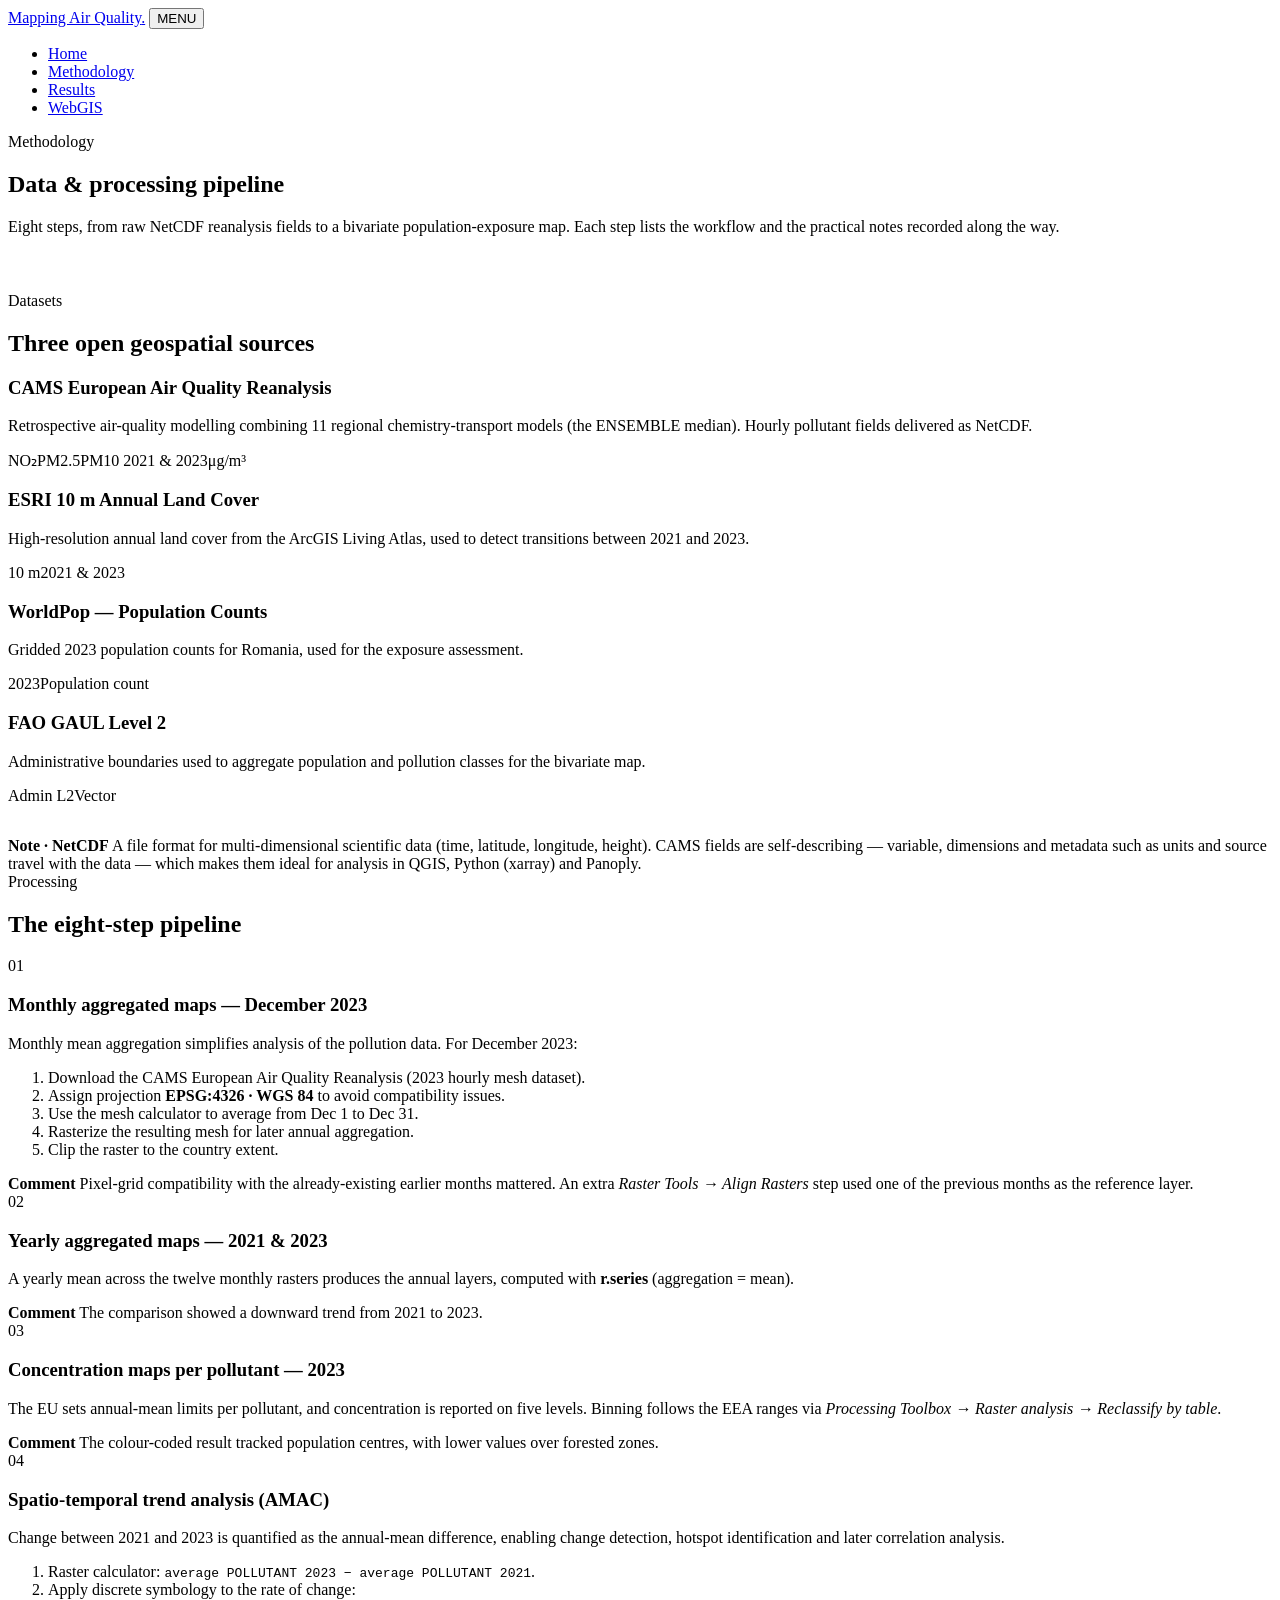
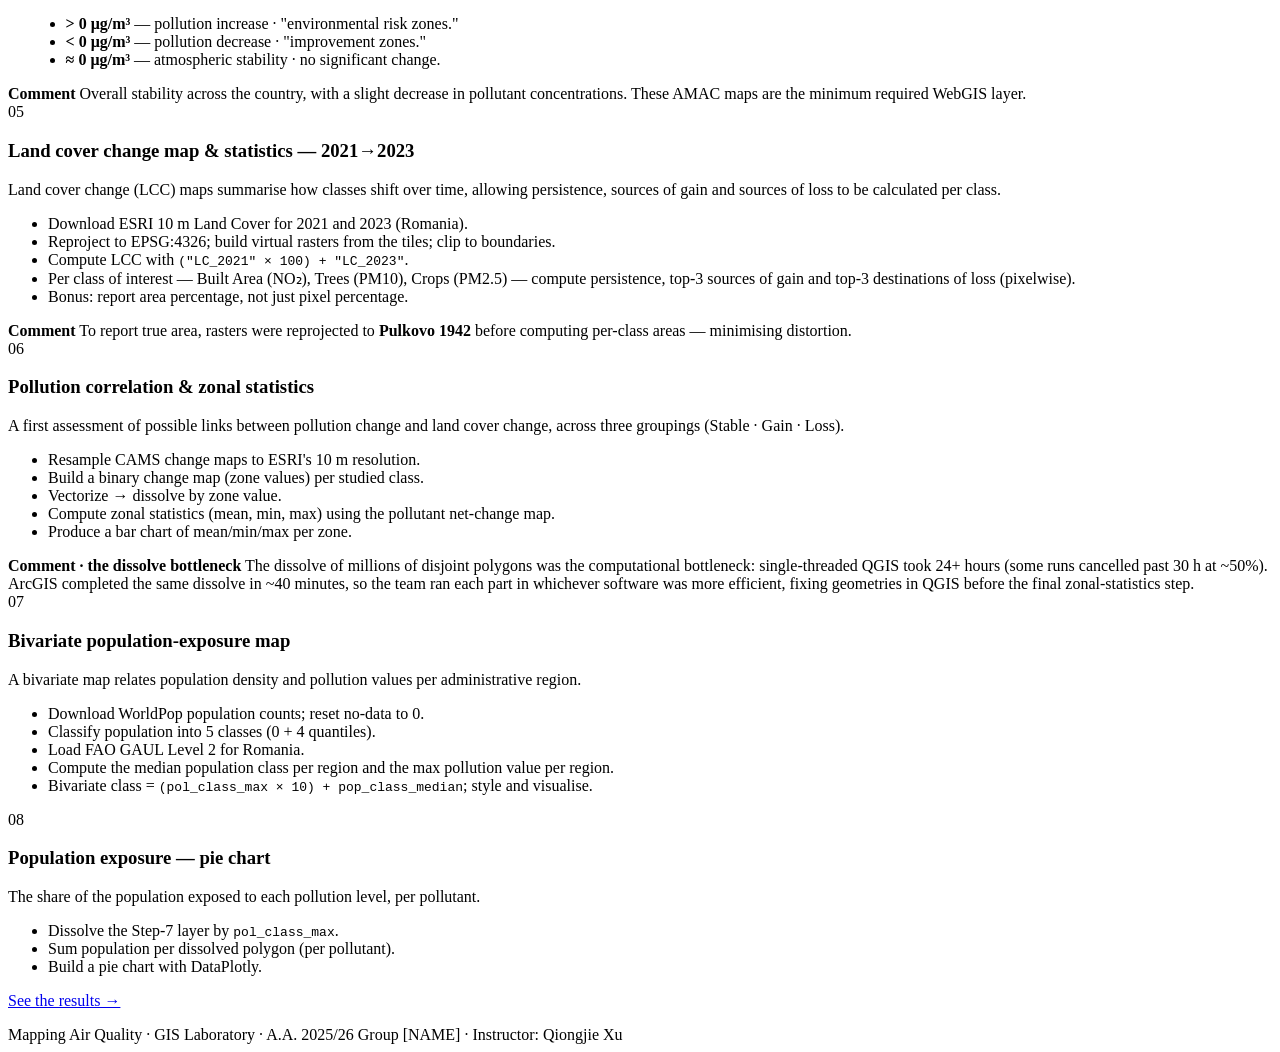
==== methodology.html @ c281d161 "adding template files" ====
<!DOCTYPE html>
<html lang="en">
<head>
  <meta charset="UTF-8" />
  <meta name="viewport" content="width=device-width, initial-scale=1.0" />
  <title>Methodology · Mapping Air Quality</title>
  <meta name="description" content="Datasets, tools and the eight-step processing pipeline used to map air quality and land cover in Romania." />

  <link rel="preconnect" href="https://fonts.googleapis.com" />
  <link rel="preconnect" href="https://fonts.gstatic.com" crossorigin />
  <link href="https://fonts.googleapis.com/css2?family=Space+Grotesk:wght@500;600;700&family=Inter:wght@400;500&family=IBM+Plex+Mono:wght@400;500&display=swap" rel="stylesheet" />
  <link rel="stylesheet" href="css/style.css" />
</head>
<body>

  <header class="site-header">
    <nav class="nav">
      <a class="brand" href="index.html">Mapping&nbsp;Air&nbsp;Quality<span>.</span></a>
      <button class="nav-toggle" aria-label="Toggle menu" aria-expanded="false">MENU</button>
      <ul class="nav-links">
        <li><a href="index.html">Home</a></li>
        <li><a href="methodology.html" class="active">Methodology</a></li>
        <li><a href="results.html">Results</a></li>
        <li><a href="webgis.html">WebGIS</a></li>
      </ul>
    </nav>
  </header>

  <!-- ===== INTRO ===== -->
  <section class="hero" style="padding-bottom:2.5rem;">
    <div class="container">
      <span class="eyebrow">Methodology</span>
      <h1>Data &amp; processing pipeline</h1>
      <p class="lede">Eight steps, from raw NetCDF reanalysis fields to a bivariate population-exposure
        map. Each step lists the workflow and the practical notes recorded along the way.</p>
    </div>
  </section>

  <!-- ===== DATASETS ===== -->
  <section class="section" id="datasets">
    <div class="container">
      <span class="eyebrow">Datasets</span>
      <h2>Three open geospatial sources</h2>
      <div class="grid-2">
        <div class="card">
          <h3>CAMS European Air Quality Reanalysis</h3>
          <p>Retrospective air-quality modelling combining 11 regional chemistry-transport models
            (the ENSEMBLE median). Hourly pollutant fields delivered as NetCDF.</p>
          <div class="pill-row">
            <span class="pill">NO₂</span><span class="pill">PM2.5</span><span class="pill">PM10</span>
            <span class="pill">2021 &amp; 2023</span><span class="pill">μg/m³</span>
          </div>
        </div>
        <div class="card">
          <h3>ESRI 10 m Annual Land Cover</h3>
          <p>High-resolution annual land cover from the ArcGIS Living Atlas, used to detect
            transitions between 2021 and 2023.</p>
          <div class="pill-row"><span class="pill">10 m</span><span class="pill">2021 &amp; 2023</span></div>
        </div>
        <div class="card">
          <h3>WorldPop — Population Counts</h3>
          <p>Gridded 2023 population counts for Romania, used for the exposure assessment.</p>
          <div class="pill-row"><span class="pill">2023</span><span class="pill">Population count</span></div>
        </div>
        <div class="card">
          <h3>FAO GAUL Level 2</h3>
          <p>Administrative boundaries used to aggregate population and pollution classes for the
            bivariate map.</p>
          <div class="pill-row"><span class="pill">Admin L2</span><span class="pill">Vector</span></div>
        </div>
      </div>

      <div class="note" style="margin-top:2rem;">
        <b>Note · NetCDF</b>
        A file format for multi-dimensional scientific data (time, latitude, longitude, height).
        CAMS fields are self-describing — variable, dimensions and metadata such as units and source
        travel with the data — which makes them ideal for analysis in QGIS, Python (xarray) and Panoply.
      </div>
    </div>
  </section>

  <!-- ===== STEPS ===== -->
  <section class="section" id="steps">
    <div class="container">
      <span class="eyebrow">Processing</span>
      <h2>The eight-step pipeline</h2>

      <!-- STEP 1 -->
      <div class="step" id="step-1">
        <div class="step-num">01</div>
        <div>
          <h3>Monthly aggregated maps — December 2023</h3>
          <p>Monthly mean aggregation simplifies analysis of the pollution data. For December 2023:</p>
          <ol>
            <li>Download the CAMS European Air Quality Reanalysis (2023 hourly mesh dataset).</li>
            <li>Assign projection <b>EPSG:4326 · WGS 84</b> to avoid compatibility issues.</li>
            <li>Use the mesh calculator to average from Dec 1 to Dec 31.</li>
            <li>Rasterize the resulting mesh for later annual aggregation.</li>
            <li>Clip the raster to the country extent.</li>
          </ol>
          <div class="note">
            <b>Comment</b>
            Pixel-grid compatibility with the already-existing earlier months mattered. An extra
            <i>Raster Tools → Align Rasters</i> step used one of the previous months as the reference layer.
          </div>
        </div>
      </div>

      <!-- STEP 2 -->
      <div class="step" id="step-2">
        <div class="step-num">02</div>
        <div>
          <h3>Yearly aggregated maps — 2021 &amp; 2023</h3>
          <p>A yearly mean across the twelve monthly rasters produces the annual layers, computed with
            <b>r.series</b> (aggregation = mean).</p>
          <div class="note"><b>Comment</b> The comparison showed a downward trend from 2021 to 2023.</div>
        </div>
      </div>

      <!-- STEP 3 -->
      <div class="step" id="step-3">
        <div class="step-num">03</div>
        <div>
          <h3>Concentration maps per pollutant — 2023</h3>
          <p>The EU sets annual-mean limits per pollutant, and concentration is reported on five levels.
            Binning follows the EEA ranges via
            <i>Processing Toolbox → Raster analysis → Reclassify by table</i>.</p>
          <div class="note"><b>Comment</b> The colour-coded result tracked population centres, with
            lower values over forested zones.</div>
        </div>
      </div>

      <!-- STEP 4 -->
      <div class="step" id="step-4">
        <div class="step-num">04</div>
        <div>
          <h3>Spatio-temporal trend analysis (AMAC)</h3>
          <p>Change between 2021 and 2023 is quantified as the annual-mean difference, enabling change
            detection, hotspot identification and later correlation analysis.</p>
          <ol>
            <li>Raster calculator: <code>average&nbsp;POLLUTANT&nbsp;2023 − average&nbsp;POLLUTANT&nbsp;2021</code>.</li>
            <li>Apply discrete symbology to the rate of change:</li>
          </ol>
          <ul class="legend-list" style="margin-left:1.1rem;">
            <li><span class="swatch" style="background:var(--increase)"></span> <b>&gt; 0 μg/m³</b> — pollution increase · "environmental risk zones."</li>
            <li><span class="swatch" style="background:var(--decrease)"></span> <b>&lt; 0 μg/m³</b> — pollution decrease · "improvement zones."</li>
            <li><span class="swatch" style="background:var(--neutral)"></span> <b>≈ 0 μg/m³</b> — atmospheric stability · no significant change.</li>
          </ul>
          <div class="note"><b>Comment</b> Overall stability across the country, with a slight decrease
            in pollutant concentrations. These AMAC maps are the minimum required WebGIS layer.</div>
        </div>
      </div>

      <!-- STEP 5 -->
      <div class="step" id="step-5">
        <div class="step-num">05</div>
        <div>
          <h3>Land cover change map &amp; statistics — 2021→2023</h3>
          <p>Land cover change (LCC) maps summarise how classes shift over time, allowing persistence,
            sources of gain and sources of loss to be calculated per class.</p>
          <ul>
            <li>Download ESRI 10 m Land Cover for 2021 and 2023 (Romania).</li>
            <li>Reproject to EPSG:4326; build virtual rasters from the tiles; clip to boundaries.</li>
            <li>Compute LCC with <code>("LC_2021" × 100) + "LC_2023"</code>.</li>
            <li>Per class of interest — Built Area (NO₂), Trees (PM10), Crops (PM2.5) — compute
              persistence, top-3 sources of gain and top-3 destinations of loss (pixelwise).</li>
            <li>Bonus: report area percentage, not just pixel percentage.</li>
          </ul>
          <div class="note"><b>Comment</b> To report true area, rasters were reprojected to
            <b>Pulkovo 1942</b> before computing per-class areas — minimising distortion.</div>
        </div>
      </div>

      <!-- STEP 6 -->
      <div class="step" id="step-6">
        <div class="step-num">06</div>
        <div>
          <h3>Pollution correlation &amp; zonal statistics</h3>
          <p>A first assessment of possible links between pollution change and land cover change,
            across three groupings (Stable · Gain · Loss).</p>
          <ul>
            <li>Resample CAMS change maps to ESRI's 10 m resolution.</li>
            <li>Build a binary change map (zone values) per studied class.</li>
            <li>Vectorize → dissolve by zone value.</li>
            <li>Compute zonal statistics (mean, min, max) using the pollutant net-change map.</li>
            <li>Produce a bar chart of mean/min/max per zone.</li>
          </ul>
          <div class="note"><b>Comment · the dissolve bottleneck</b>
            The dissolve of millions of disjoint polygons was the computational bottleneck: single-threaded
            QGIS took 24+ hours (some runs cancelled past 30 h at ~50%). ArcGIS completed the same dissolve
            in ~40 minutes, so the team ran each part in whichever software was more efficient, fixing
            geometries in QGIS before the final zonal-statistics step.</div>
        </div>
      </div>

      <!-- STEP 7 -->
      <div class="step" id="step-7">
        <div class="step-num">07</div>
        <div>
          <h3>Bivariate population-exposure map</h3>
          <p>A bivariate map relates population density and pollution values per administrative region.</p>
          <ul>
            <li>Download WorldPop population counts; reset no-data to 0.</li>
            <li>Classify population into 5 classes (0 + 4 quantiles).</li>
            <li>Load FAO GAUL Level 2 for Romania.</li>
            <li>Compute the median population class per region and the max pollution value per region.</li>
            <li>Bivariate class = <code>(pol_class_max × 10) + pop_class_median</code>; style and visualise.</li>
          </ul>
        </div>
      </div>

      <!-- STEP 8 -->
      <div class="step" id="step-8">
        <div class="step-num">08</div>
        <div>
          <h3>Population exposure — pie chart</h3>
          <p>The share of the population exposed to each pollution level, per pollutant.</p>
          <ul>
            <li>Dissolve the Step-7 layer by <code>pol_class_max</code>.</li>
            <li>Sum population per dissolved polygon (per pollutant).</li>
            <li>Build a pie chart with DataPlotly.</li>
          </ul>
        </div>
      </div>

    </div>
  </section>

  <section class="section">
    <div class="container">
      <p><a class="btn" href="results.html">See the results →</a></p>
    </div>
  </section>

  <footer class="site-footer">
    <div class="container">
      <span>Mapping Air Quality · GIS Laboratory · A.A. 2025/26</span>
      <span>Group [NAME] · Instructor: Qiongjie&nbsp;Xu</span>
    </div>
  </footer>

  <script src="js/main.js"></script>
</body>
</html>
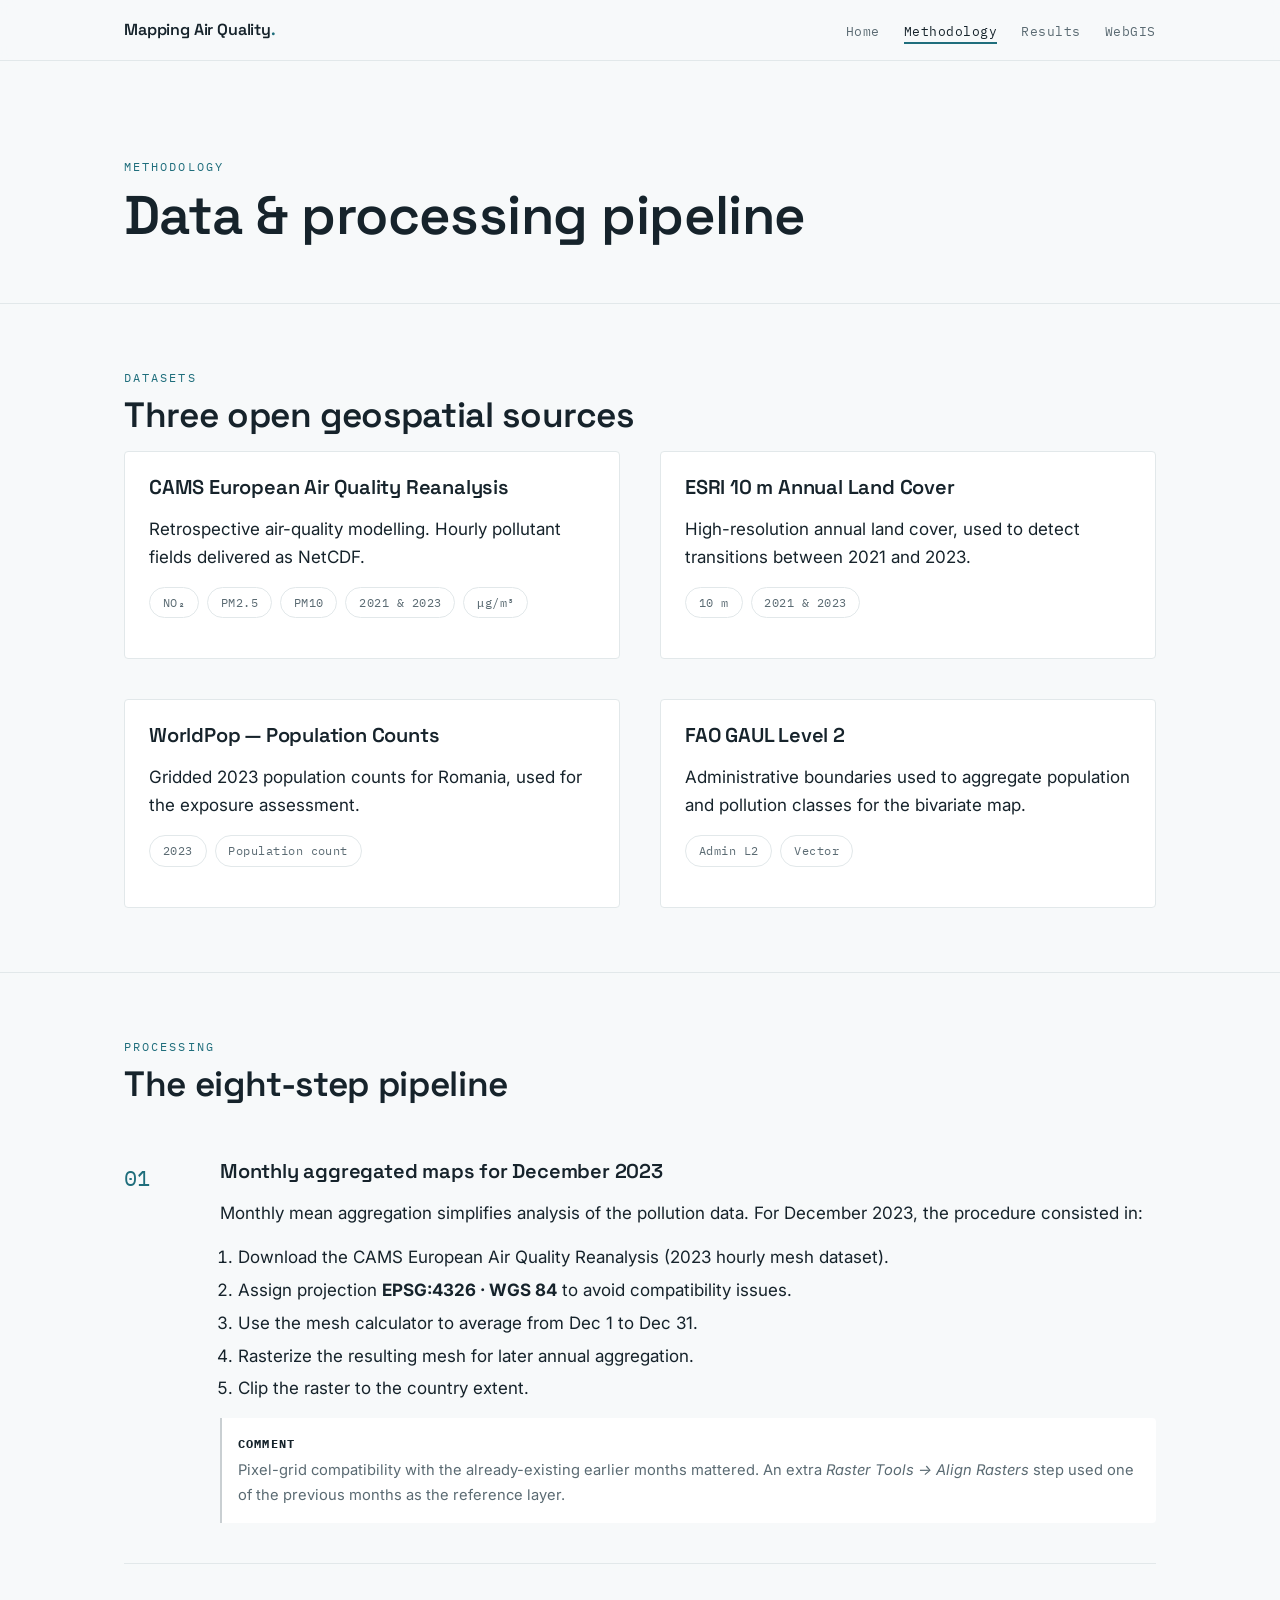
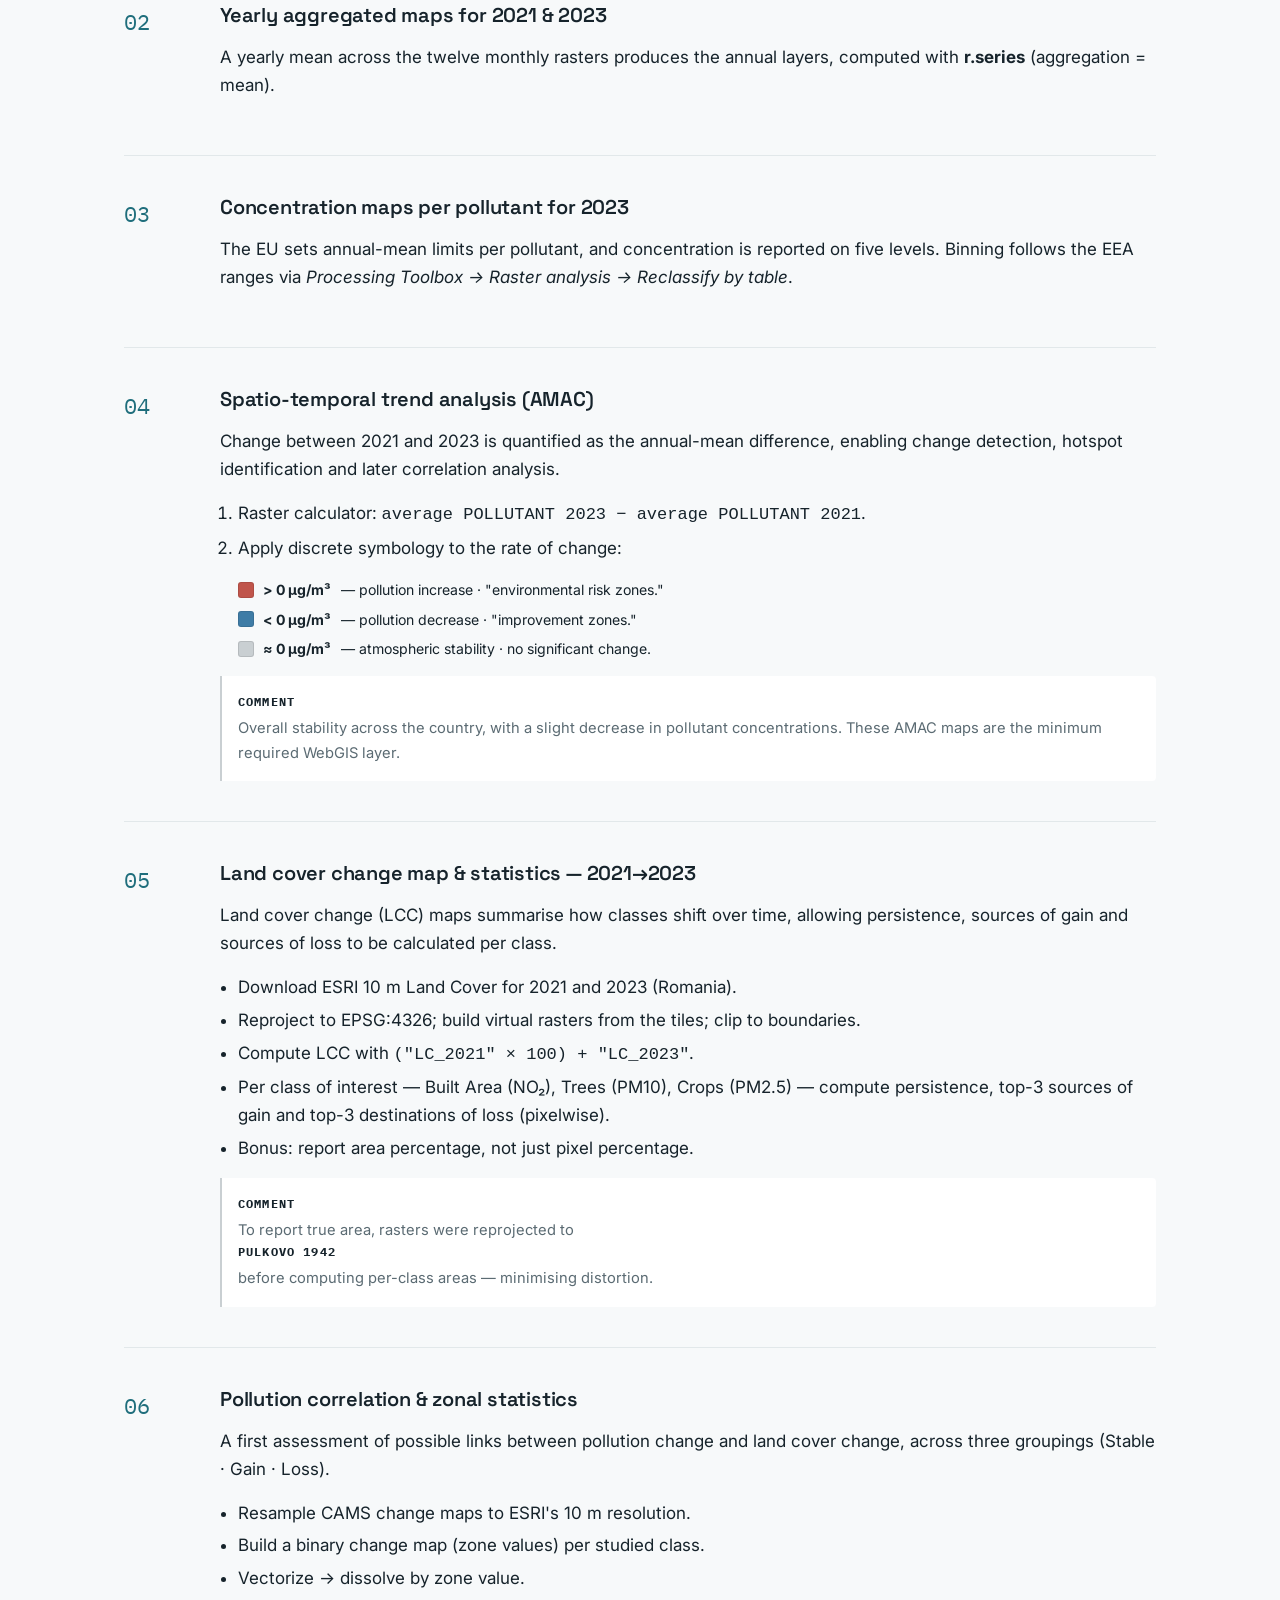
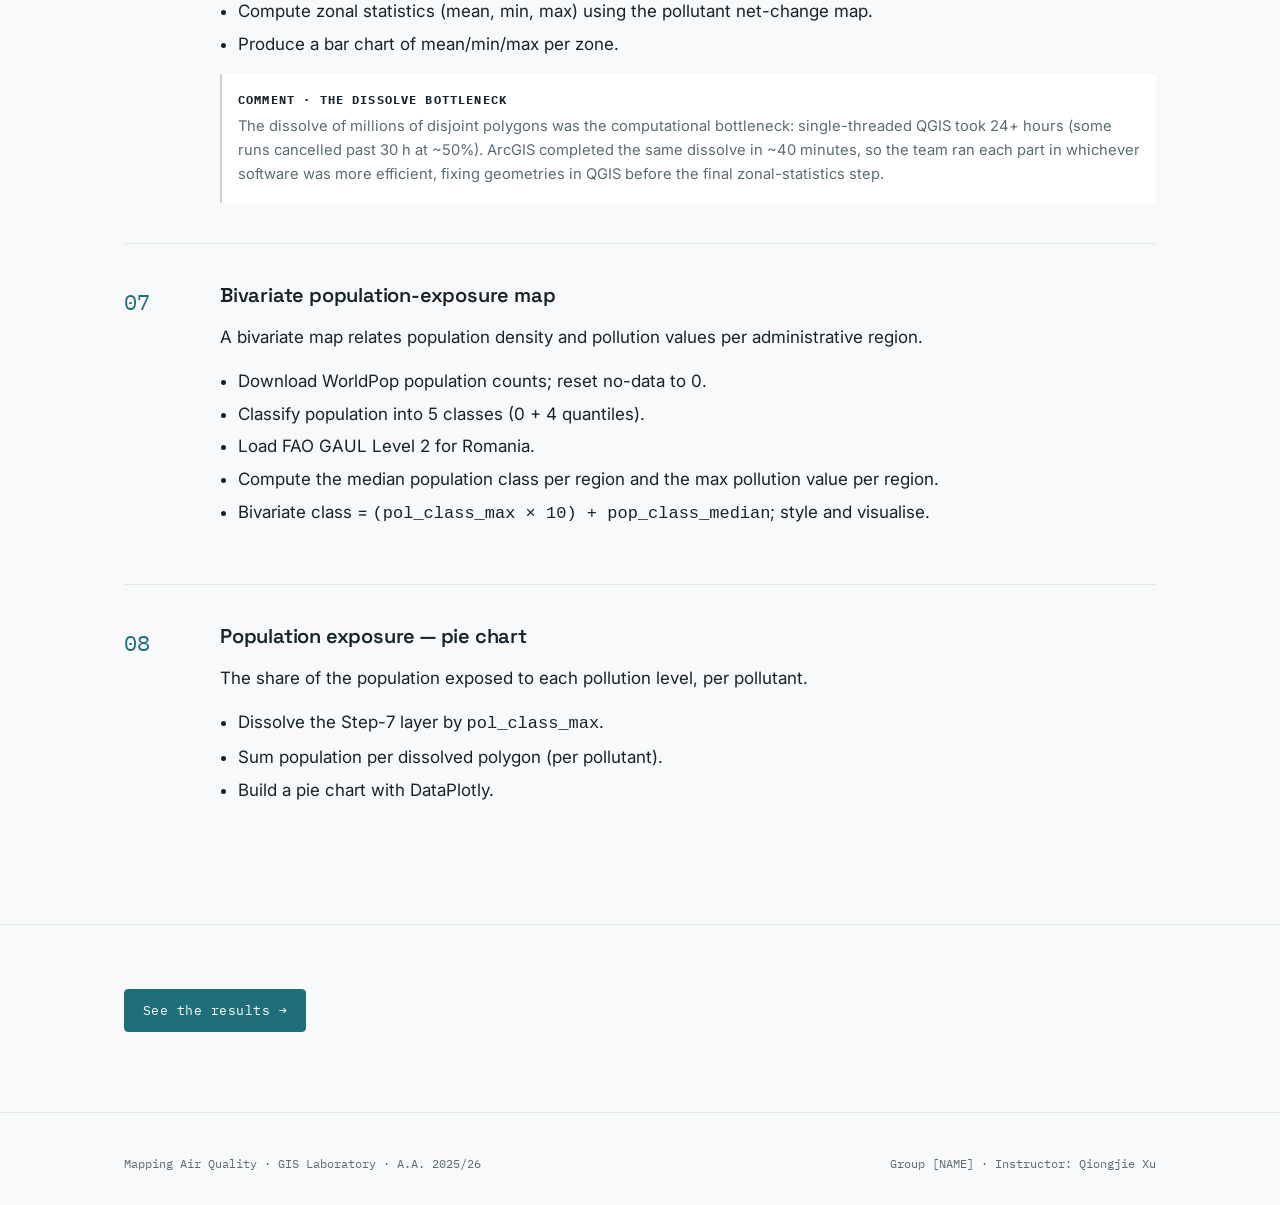
==== commit 3535de65: "more changes" ====
--- a/methodology.html
+++ b/methodology.html
@@ -31,8 +31,6 @@
     <div class="container">
       <span class="eyebrow">Methodology</span>
       <h1>Data &amp; processing pipeline</h1>
-      <p class="lede">Eight steps, from raw NetCDF reanalysis fields to a bivariate population-exposure
-        map. Each step lists the workflow and the practical notes recorded along the way.</p>
     </div>
   </section>
 
@@ -44,8 +42,7 @@
       <div class="grid-2">
         <div class="card">
           <h3>CAMS European Air Quality Reanalysis</h3>
-          <p>Retrospective air-quality modelling combining 11 regional chemistry-transport models
-            (the ENSEMBLE median). Hourly pollutant fields delivered as NetCDF.</p>
+          <p>Retrospective air-quality modelling. Hourly pollutant fields delivered as NetCDF.</p>
           <div class="pill-row">
             <span class="pill">NO₂</span><span class="pill">PM2.5</span><span class="pill">PM10</span>
             <span class="pill">2021 &amp; 2023</span><span class="pill">μg/m³</span>
@@ -53,7 +50,7 @@
         </div>
         <div class="card">
           <h3>ESRI 10 m Annual Land Cover</h3>
-          <p>High-resolution annual land cover from the ArcGIS Living Atlas, used to detect
+          <p>High-resolution annual land cover, used to detect
             transitions between 2021 and 2023.</p>
           <div class="pill-row"><span class="pill">10 m</span><span class="pill">2021 &amp; 2023</span></div>
         </div>
@@ -70,12 +67,6 @@
         </div>
       </div>
 
-      <div class="note" style="margin-top:2rem;">
-        <b>Note · NetCDF</b>
-        A file format for multi-dimensional scientific data (time, latitude, longitude, height).
-        CAMS fields are self-describing — variable, dimensions and metadata such as units and source
-        travel with the data — which makes them ideal for analysis in QGIS, Python (xarray) and Panoply.
-      </div>
     </div>
   </section>
 
@@ -89,8 +80,8 @@
       <div class="step" id="step-1">
         <div class="step-num">01</div>
         <div>
-          <h3>Monthly aggregated maps — December 2023</h3>
-          <p>Monthly mean aggregation simplifies analysis of the pollution data. For December 2023:</p>
+          <h3>Monthly aggregated maps for December 2023</h3>
+          <p>Monthly mean aggregation simplifies analysis of the pollution data. For December 2023, the procedure consisted in:</p>
           <ol>
             <li>Download the CAMS European Air Quality Reanalysis (2023 hourly mesh dataset).</li>
             <li>Assign projection <b>EPSG:4326 · WGS 84</b> to avoid compatibility issues.</li>
@@ -110,23 +101,20 @@
       <div class="step" id="step-2">
         <div class="step-num">02</div>
         <div>
-          <h3>Yearly aggregated maps — 2021 &amp; 2023</h3>
+          <h3>Yearly aggregated maps for 2021 &amp; 2023</h3>
           <p>A yearly mean across the twelve monthly rasters produces the annual layers, computed with
             <b>r.series</b> (aggregation = mean).</p>
-          <div class="note"><b>Comment</b> The comparison showed a downward trend from 2021 to 2023.</div>
-        </div>
+          </div>
       </div>
 
       <!-- STEP 3 -->
       <div class="step" id="step-3">
         <div class="step-num">03</div>
         <div>
-          <h3>Concentration maps per pollutant — 2023</h3>
+          <h3>Concentration maps per pollutant for 2023</h3>
           <p>The EU sets annual-mean limits per pollutant, and concentration is reported on five levels.
             Binning follows the EEA ranges via
-            <i>Processing Toolbox → Raster analysis → Reclassify by table</i>.</p>
-          <div class="note"><b>Comment</b> The colour-coded result tracked population centres, with
-            lower values over forested zones.</div>
+            <i>Processing Toolbox → Raster analysis → Reclassify by table</i>.</p>  
         </div>
       </div>
 
--- a/css/style.css
+++ b/css/style.css
@@ -0,0 +1,288 @@
+/* =============================================================
+   Mapping Air Quality — shared stylesheet
+   Elegant-minimalist. All design tokens live in :root below,
+   so retheming the whole site means editing a handful of values.
+   ============================================================= */
+
+/* ---- 1. Design tokens ------------------------------------- */
+:root {
+  /* Palette — cool / cartographic. */
+  --bg:          #f7f9fa;   /* page background            */
+  --surface:     #ffffff;   /* cards, panels              */
+  --ink:         #16232b;   /* primary text               */
+  --muted:       #5b6b73;   /* secondary text             */
+  --line:        #e2e8ea;   /* hairline borders           */
+  --accent:      #1f6e7c;   /* petrol teal — primary      */
+  --accent-soft: #e8f1f2;   /* teal tint background       */
+
+  /* Data-semantic colours (match the STEP 4 AMAC map legend). */
+  --increase:    #c0554b;   /* pollution increase / risk  */
+  --decrease:    #3e7ca6;   /* pollution decrease / better*/
+  --neutral:     #c9cfd2;   /* stable / no change         */
+
+  /* Type */
+  --font-display: "Space Grotesk", system-ui, sans-serif;
+  --font-body:    "Inter", system-ui, sans-serif;
+  --font-mono:    "IBM Plex Mono", ui-monospace, monospace;
+
+  /* Spacing scale */
+  --sp-1: .5rem;  --sp-2: 1rem;   --sp-3: 1.5rem;
+  --sp-4: 2.5rem; --sp-5: 4rem;   --sp-6: 6rem;
+
+  --maxw: 1080px;          /* content column width */
+  --radius: 4px;           /* minimal, not pill-shaped */
+}
+
+/* ---- 2. Reset / base -------------------------------------- */
+*, *::before, *::after { box-sizing: border-box; }
+
+html { scroll-behavior: smooth; }
+
+body {
+  margin: 0;
+  background: var(--bg);
+  color: var(--ink);
+  font-family: var(--font-body);
+  font-size: 17px;
+  line-height: 1.65;
+  -webkit-font-smoothing: antialiased;
+}
+
+img { max-width: 100%; display: block; }
+a { color: var(--accent); text-decoration: none; }
+a:hover { text-decoration: underline; }
+
+h1, h2, h3, h4 {
+  font-family: var(--font-display);
+  font-weight: 600;
+  line-height: 1.15;
+  letter-spacing: -0.01em;
+  color: var(--ink);
+  margin: 0 0 var(--sp-2);
+}
+h1 { font-size: clamp(2.2rem, 5vw, 3.4rem); }
+h2 { font-size: clamp(1.6rem, 3.2vw, 2.2rem); }
+h3 { font-size: 1.25rem; }
+
+p { margin: 0 0 var(--sp-2); }
+
+/* Mono "eyebrow" label — a recurring structural device. */
+.eyebrow {
+  font-family: var(--font-mono);
+  font-size: .72rem;
+  letter-spacing: .18em;
+  text-transform: uppercase;
+  color: var(--accent);
+  margin: 0 0 var(--sp-1);
+  display: block;
+}
+
+.container { max-width: var(--maxw); margin: 0 auto; padding: 0 var(--sp-3); }
+
+/* ---- 3. Header / navigation ------------------------------- */
+.site-header {
+  position: sticky; top: 0; z-index: 50;
+  background: rgba(247,249,250,.9);
+  backdrop-filter: blur(8px);
+  border-bottom: 1px solid var(--line);
+}
+.nav {
+  max-width: var(--maxw); margin: 0 auto;
+  padding: var(--sp-2) var(--sp-3);
+  display: flex; align-items: center; justify-content: space-between;
+}
+.brand {
+  font-family: var(--font-display);
+  font-weight: 600; font-size: 1rem;
+  color: var(--ink); letter-spacing: -0.01em;
+}
+.brand:hover { text-decoration: none; }
+.brand span { color: var(--accent); }
+
+.nav-links { display: flex; gap: var(--sp-3); list-style: none; margin: 0; padding: 0; }
+.nav-links a {
+  font-family: var(--font-mono);
+  font-size: .8rem; letter-spacing: .04em;
+  color: var(--muted);
+}
+.nav-links a:hover,
+.nav-links a.active { color: var(--ink); text-decoration: none; }
+.nav-links a.active { border-bottom: 2px solid var(--accent); padding-bottom: 2px; }
+
+.nav-toggle {
+  display: none; background: none; border: 0; cursor: pointer;
+  font-family: var(--font-mono); font-size: .8rem; color: var(--ink);
+}
+
+/* ---- 4. Hero ---------------------------------------------- */
+.hero { padding: var(--sp-6) 0 var(--sp-5); border-bottom: 1px solid var(--line); }
+.hero .lede { font-size: 1.15rem; color: var(--muted); max-width: 60ch; }
+.hero-meta {
+  font-family: var(--font-mono); font-size: .75rem; color: var(--muted);
+  margin-top: var(--sp-3); display: flex; flex-wrap: wrap; gap: var(--sp-3);
+}
+.hero-meta span::before { content: "› "; color: var(--accent); }
+
+/* ---- 5. Sections ------------------------------------------ */
+.section { padding: var(--sp-5) 0; border-bottom: 1px solid var(--line); }
+.section:last-of-type { border-bottom: 0; }
+.section-lede { color: var(--muted); max-width: 65ch; }
+
+/* Two-column helper */
+.grid-2 { display: grid; grid-template-columns: 1fr 1fr; gap: var(--sp-4); }
+
+/* Stat row */
+.stats { display: grid; grid-template-columns: repeat(4, 1fr); gap: var(--sp-3); margin: var(--sp-3) 0; }
+.stat { border-left: 2px solid var(--accent); padding-left: var(--sp-2); }
+.stat .num { font-family: var(--font-display); font-size: 2rem; font-weight: 600; }
+.stat .lbl { font-size: .9rem; color: var(--muted); }
+
+/* Cards */
+.card {
+  background: var(--surface); border: 1px solid var(--line);
+  border-radius: var(--radius); padding: var(--sp-3);
+}
+
+/* ---- 6. Tables -------------------------------------------- */
+.table-wrap { overflow-x: auto; margin: var(--sp-3) 0; }
+table {
+  width: 100%; border-collapse: collapse;
+  font-size: .92rem; background: var(--surface);
+}
+caption {
+  font-family: var(--font-mono); font-size: .72rem; letter-spacing: .1em;
+  text-transform: uppercase; color: var(--muted);
+  text-align: left; padding-bottom: var(--sp-1);
+}
+th, td { text-align: left; padding: .7rem .9rem; border-bottom: 1px solid var(--line); }
+thead th {
+  font-family: var(--font-mono); font-size: .74rem; letter-spacing: .06em;
+  text-transform: uppercase; color: var(--muted); font-weight: 500;
+  background: var(--accent-soft);
+}
+tbody tr:hover { background: var(--bg); }
+td.num, th.num { font-family: var(--font-mono); }
+
+/* ---- 7. Figure / placeholder frames ----------------------- */
+/* A figure frame renders a labelled dashed box until the real
+   asset is dropped in. Swap the inner .ph-drop for an <img>,
+   <iframe>, or <table> when the deliverable is ready.          */
+.figure { margin: var(--sp-3) 0; }
+.figure figcaption {
+  font-family: var(--font-mono); font-size: .78rem; color: var(--muted);
+  margin-top: var(--sp-1);
+}
+.figure figcaption b { color: var(--ink); font-weight: 500; }
+
+.ph-drop {
+  border: 1.5px dashed var(--line); border-radius: var(--radius);
+  background: repeating-linear-gradient(45deg,#fff,#fff 10px,#fafcfc 10px,#fafcfc 20px);
+  min-height: 220px; display: flex; flex-direction: column;
+  align-items: center; justify-content: center; gap: .4rem;
+  text-align: center; padding: var(--sp-3); color: var(--muted);
+}
+.ph-drop .ph-kind {
+  font-family: var(--font-mono); font-size: .7rem; letter-spacing: .14em;
+  text-transform: uppercase; color: var(--accent);
+}
+.ph-drop .ph-file {
+  font-family: var(--font-mono); font-size: .82rem; color: var(--ink);
+  background: var(--accent-soft); padding: .2rem .5rem; border-radius: var(--radius);
+}
+.ph-drop .ph-note { font-size: .82rem; max-width: 46ch; }
+
+/* Interactive-chart iframes, once wired up */
+.chart-frame { width: 100%; height: 460px; border: 1px solid var(--line); border-radius: var(--radius); }
+
+/* ---- 8. Step list (methodology) --------------------------- */
+.step { display: grid; grid-template-columns: 4.5rem 1fr; gap: var(--sp-3); padding: var(--sp-4) 0; border-bottom: 1px solid var(--line); }
+.step:last-child { border-bottom: 0; }
+.step-num { font-family: var(--font-mono); font-size: 1.4rem; color: var(--accent); }
+.step h3 { margin-top: 0; }
+.step ol, .step ul { margin: 0 0 var(--sp-2) 1.1rem; padding: 0; }
+.step li { margin-bottom: .3rem; }
+.note {
+  border-left: 2px solid var(--neutral); background: var(--surface);
+  padding: var(--sp-2); font-size: .92rem; color: var(--muted);
+  margin-top: var(--sp-2); border-radius: 0 var(--radius) var(--radius) 0;
+}
+.note b { color: var(--ink); font-family: var(--font-mono); font-size: .72rem;
+  letter-spacing: .1em; text-transform: uppercase; display: block; margin-bottom: .3rem; }
+
+/* ---- 9. Legend chips -------------------------------------- */
+.legend-list { list-style: none; margin: 0; padding: 0; font-size: .88rem; }
+.legend-list li { display: flex; align-items: center; gap: .6rem; margin-bottom: .4rem; }
+.swatch { width: 16px; height: 16px; border-radius: 3px; border: 1px solid rgba(0,0,0,.1); flex: 0 0 auto; }
+
+/* ---- 10. Buttons / pills ---------------------------------- */
+.btn {
+  display: inline-block; font-family: var(--font-mono); font-size: .82rem;
+  letter-spacing: .04em; padding: .6rem 1.1rem; border-radius: var(--radius);
+  background: var(--accent); color: #fff; border: 1px solid var(--accent);
+}
+.btn:hover { text-decoration: none; background: #185763; }
+.btn.ghost { background: transparent; color: var(--accent); }
+.btn.ghost:hover { background: var(--accent-soft); }
+
+.pill-row { display: flex; flex-wrap: wrap; gap: .5rem; margin: var(--sp-2) 0; }
+.pill {
+  font-family: var(--font-mono); font-size: .74rem; letter-spacing: .04em;
+  border: 1px solid var(--line); border-radius: 999px; padding: .3rem .8rem;
+  color: var(--muted); background: var(--surface);
+}
+
+/* ---- 11. Footer ------------------------------------------- */
+.site-footer {
+  border-top: 1px solid var(--line); padding: var(--sp-4) 0;
+  font-family: var(--font-mono); font-size: .78rem; color: var(--muted);
+}
+.site-footer .container { display: flex; flex-wrap: wrap; justify-content: space-between; gap: var(--sp-2); }
+
+/* ---- 12. WebGIS layout ------------------------------------ */
+.map-shell { display: grid; grid-template-columns: 280px 1fr; height: calc(100vh - 62px); }
+#map { width: 100%; height: 100%; background: #dde3e5; }
+.map-panel {
+  background: var(--surface); border-right: 1px solid var(--line);
+  overflow-y: auto; padding: var(--sp-3);
+}
+.map-panel h2 { font-size: 1.1rem; }
+.panel-block { margin-bottom: var(--sp-3); padding-bottom: var(--sp-3); border-bottom: 1px solid var(--line); }
+.panel-block:last-child { border-bottom: 0; }
+.panel-block h3 {
+  font-family: var(--font-mono); font-size: .72rem; letter-spacing: .12em;
+  text-transform: uppercase; color: var(--muted); margin-bottom: var(--sp-2);
+}
+.layer-row, .base-row { display: flex; align-items: center; gap: .55rem; margin-bottom: .5rem; font-size: .9rem; }
+.layer-row label, .base-row label { cursor: pointer; }
+
+/* OpenLayers control tweaks (mouse-position readout in mono) */
+.ol-mouse-position {
+  font-family: var(--font-mono); font-size: .72rem; color: var(--ink);
+  background: rgba(255,255,255,.85); padding: 2px 6px; border-radius: var(--radius);
+  bottom: 8px; top: auto; right: 8px;
+}
+.ol-scale-line { background: rgba(255,255,255,.85); }
+
+/* ---- 13. Responsive --------------------------------------- */
+@media (max-width: 820px) {
+  .grid-2, .stats { grid-template-columns: 1fr; }
+  .stats { gap: var(--sp-2); }
+  .nav-links {
+    display: none; position: absolute; top: 100%; left: 0; right: 0;
+    flex-direction: column; gap: 0; background: var(--surface);
+    border-bottom: 1px solid var(--line); padding: var(--sp-2) var(--sp-3);
+  }
+  .nav-links.open { display: flex; }
+  .nav-links a { padding: .6rem 0; }
+  .nav-toggle { display: block; }
+  .map-shell { grid-template-columns: 1fr; height: auto; }
+  .map-panel { border-right: 0; border-bottom: 1px solid var(--line); order: 2; }
+  #map { height: 70vh; order: 1; }
+  .step { grid-template-columns: 1fr; gap: var(--sp-1); }
+}
+
+/* Respect reduced-motion preferences */
+@media (prefers-reduced-motion: reduce) {
+  html { scroll-behavior: auto; }
+  * { transition: none !important; }
+}
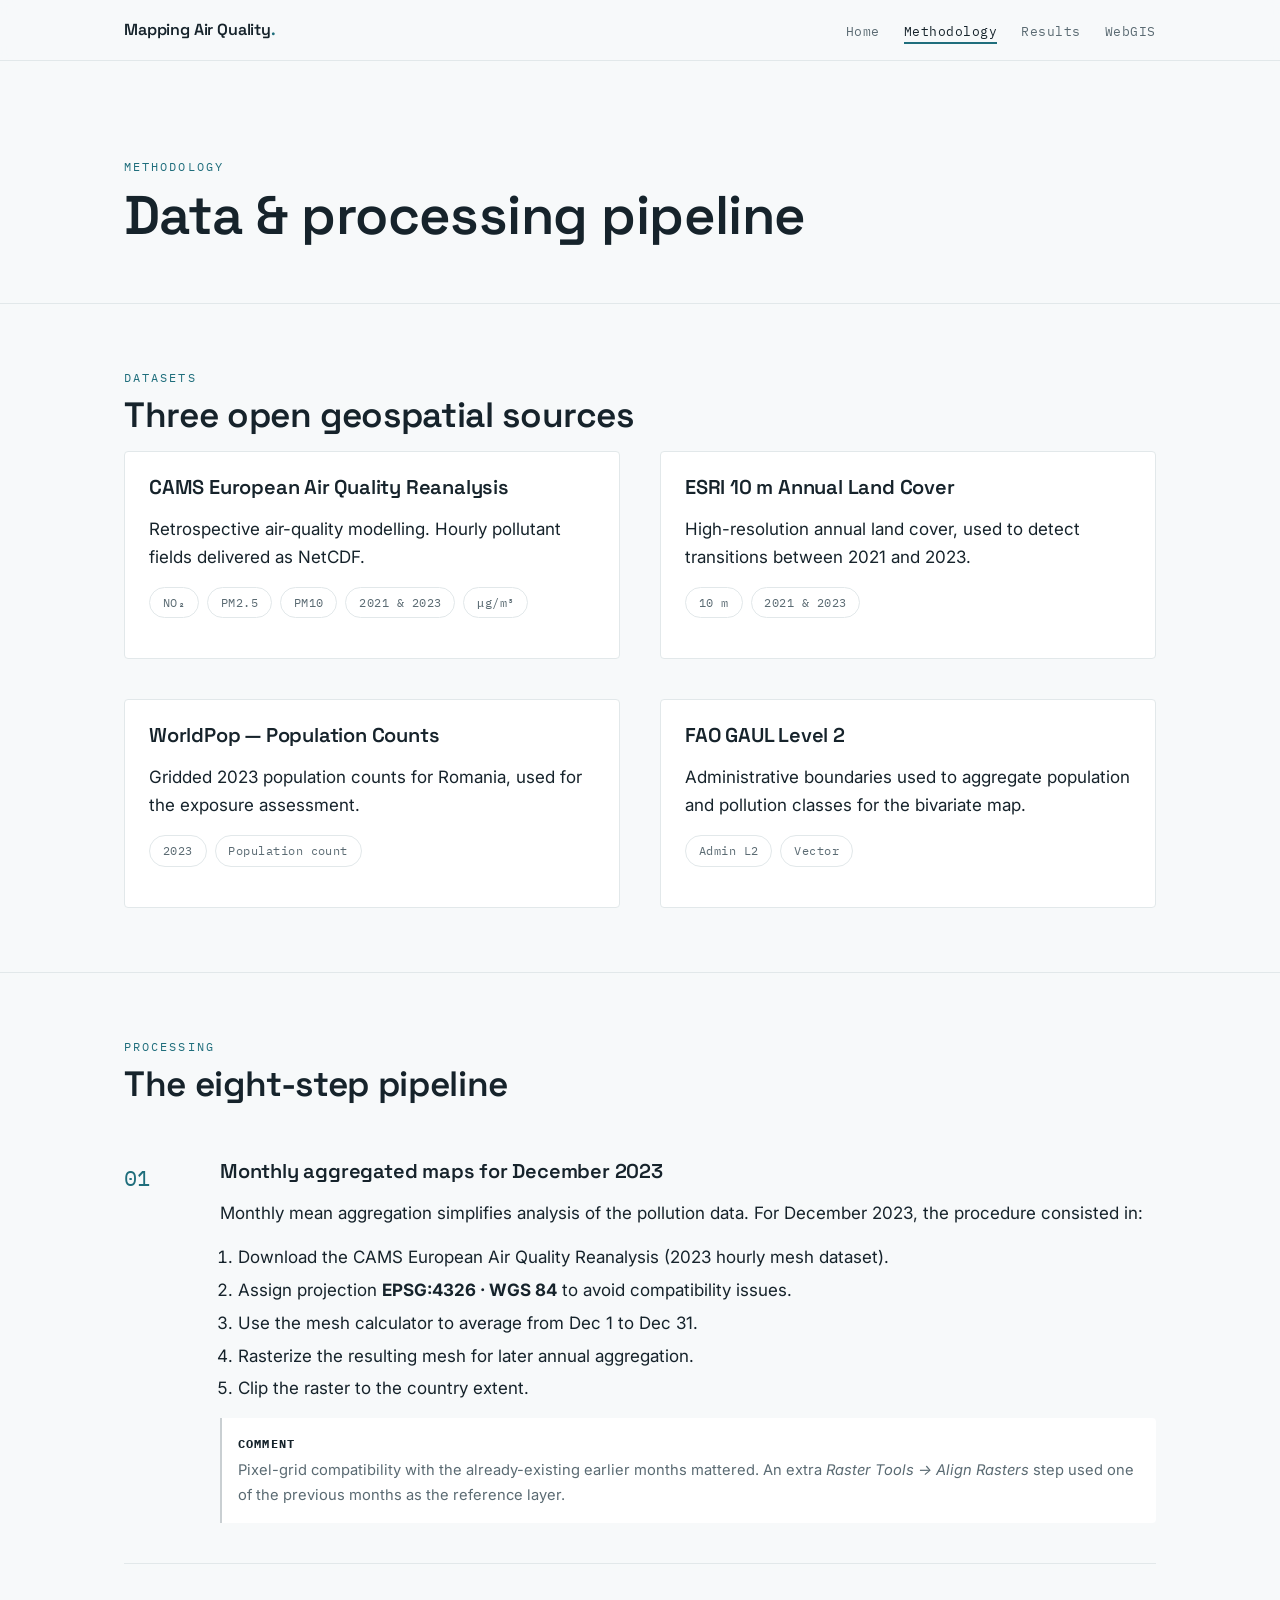
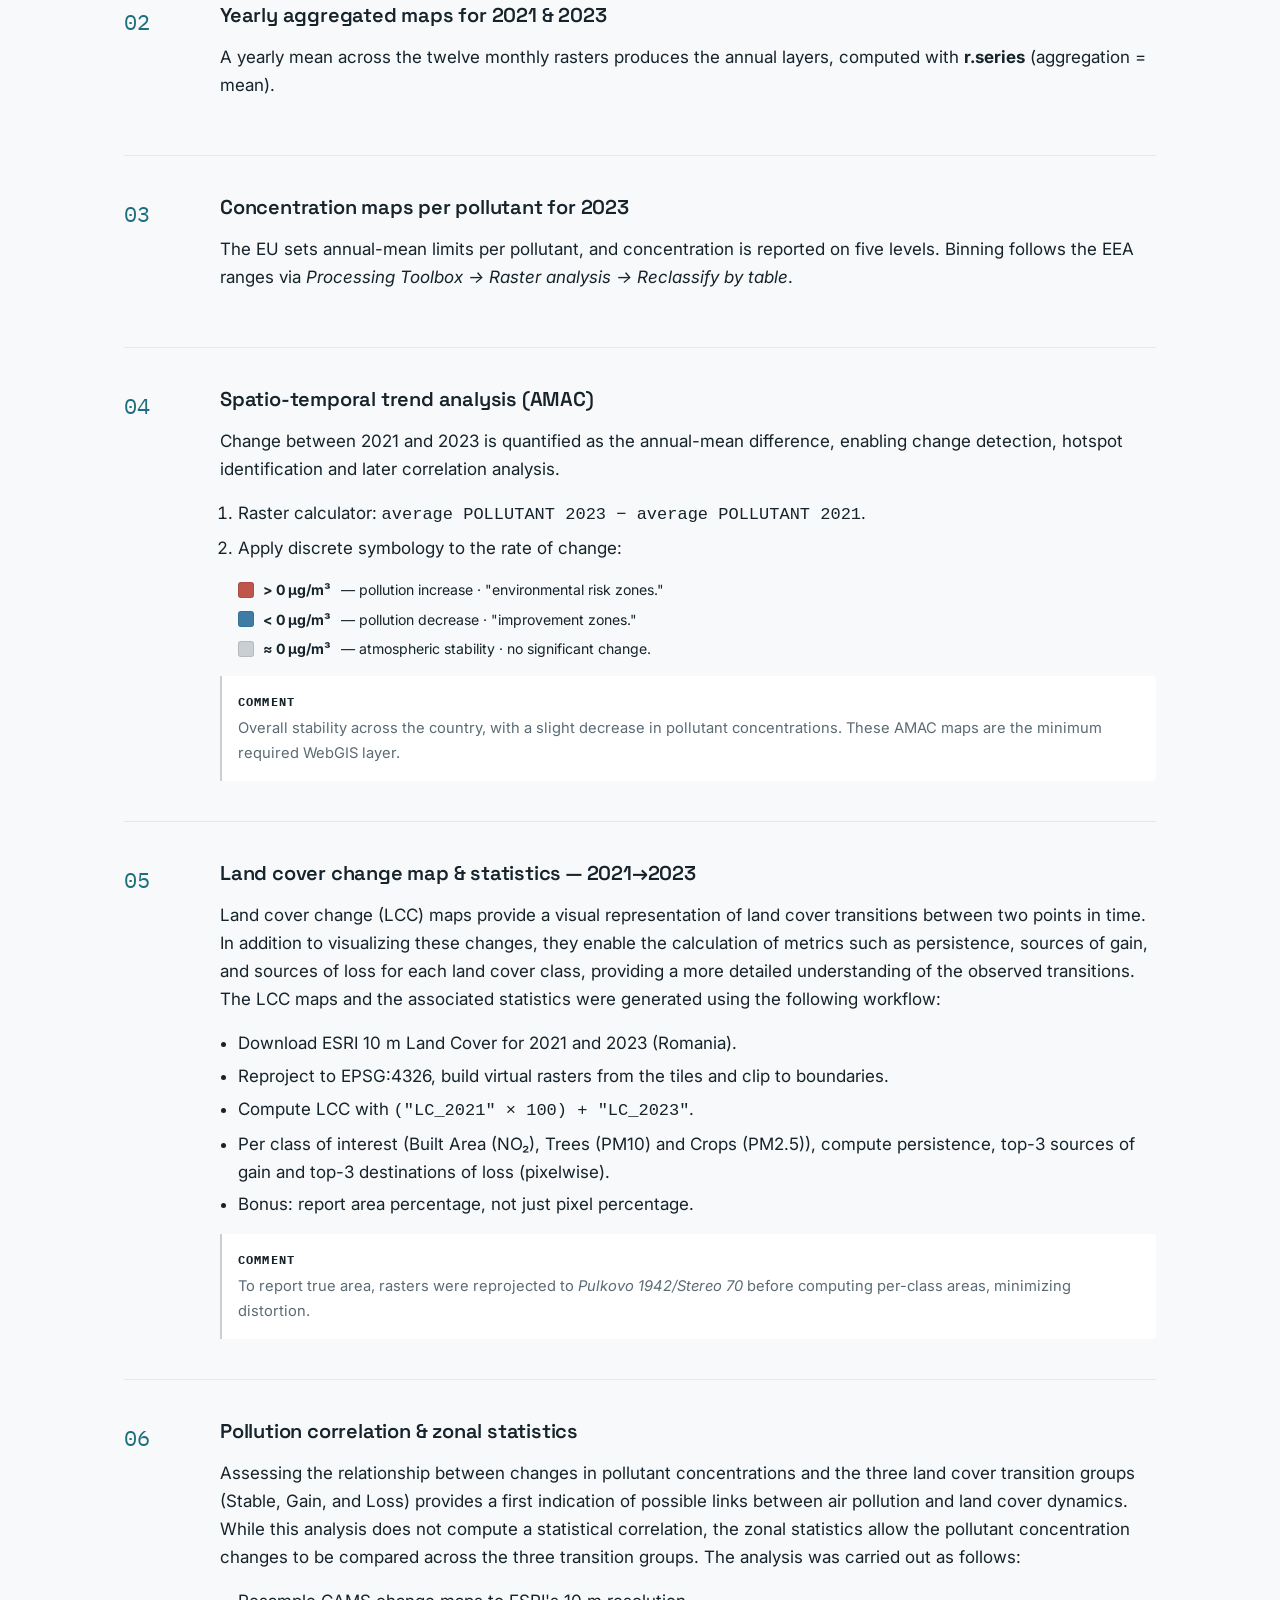
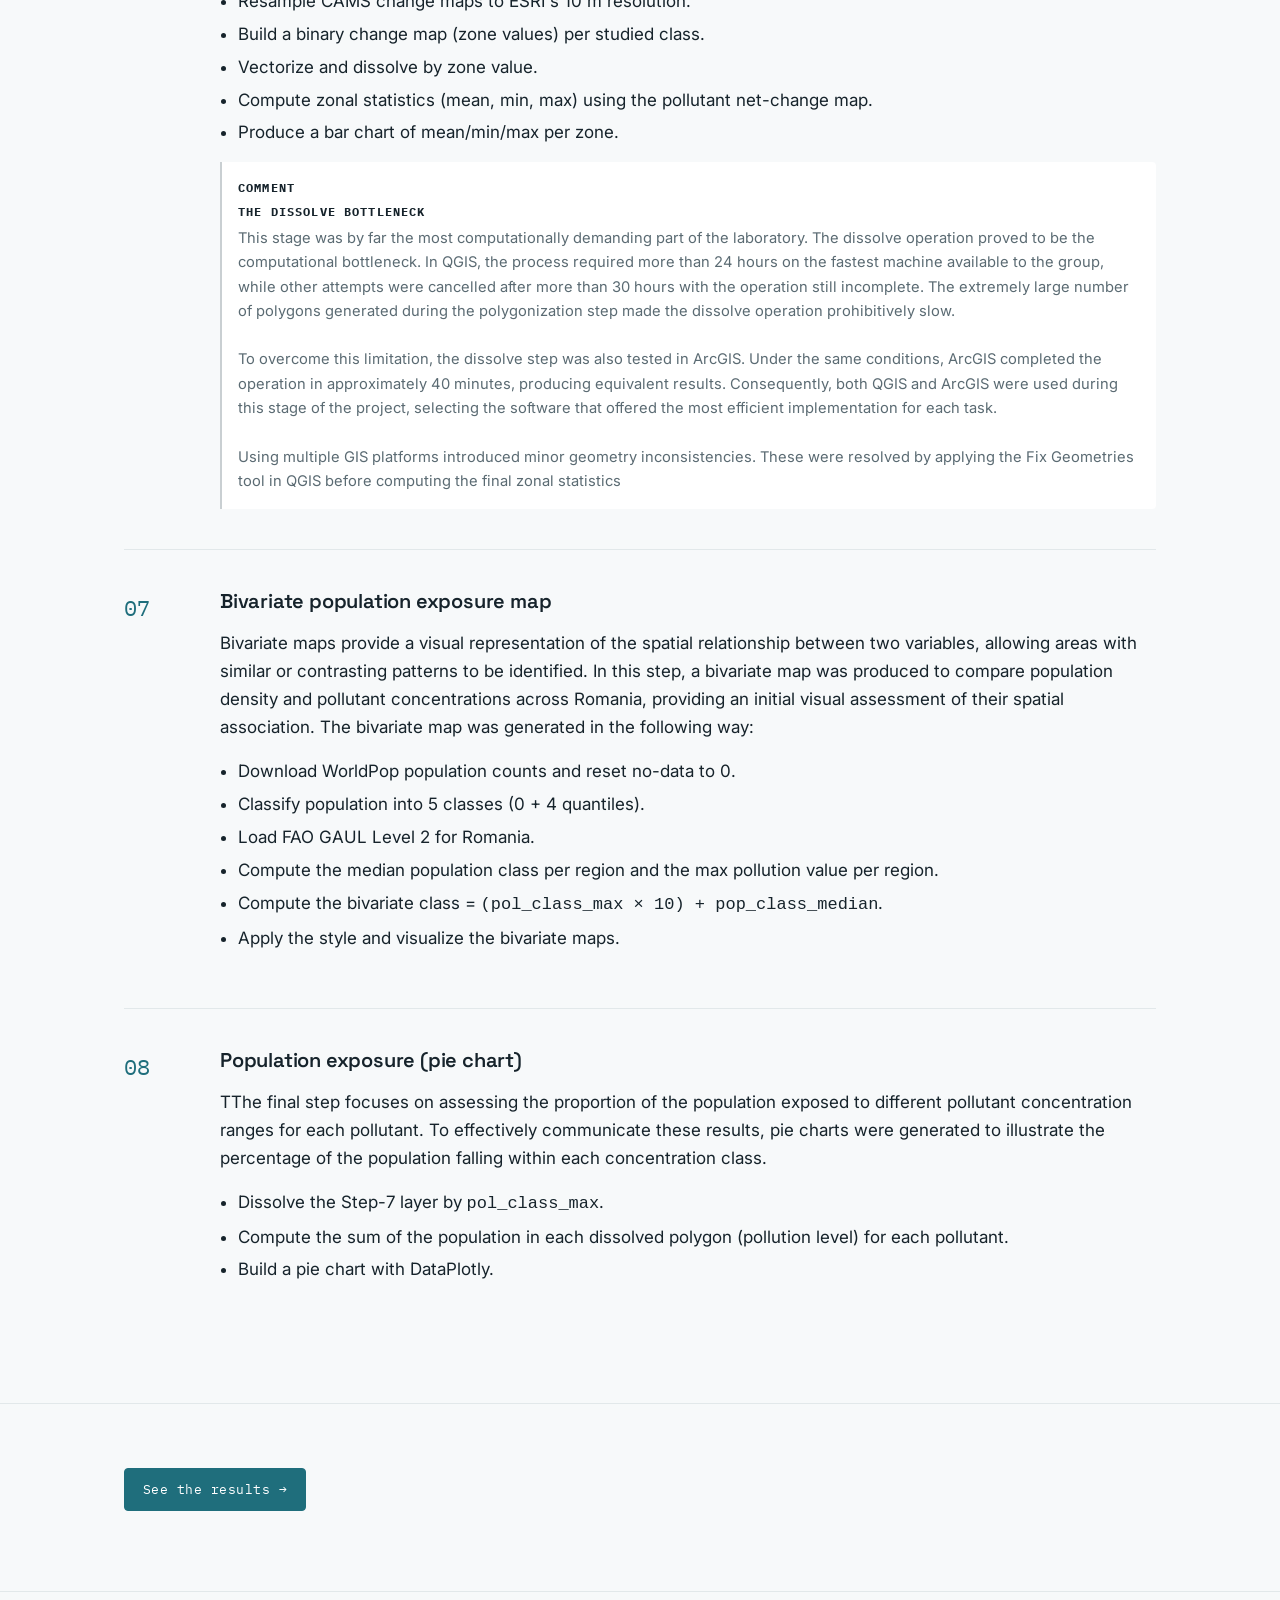
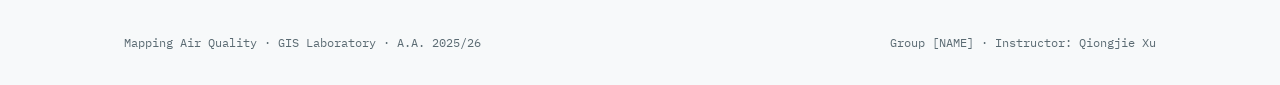
==== commit b2200b5b: "Methodology v1" ====
--- a/methodology.html
+++ b/methodology.html
@@ -1,16 +1,21 @@
 <!DOCTYPE html>
 <html lang="en">
+
 <head>
   <meta charset="UTF-8" />
   <meta name="viewport" content="width=device-width, initial-scale=1.0" />
   <title>Methodology · Mapping Air Quality</title>
-  <meta name="description" content="Datasets, tools and the eight-step processing pipeline used to map air quality and land cover in Romania." />
+  <meta name="description"
+    content="Datasets, tools and the eight-step processing pipeline used to map air quality and land cover in Romania." />
 
   <link rel="preconnect" href="https://fonts.googleapis.com" />
   <link rel="preconnect" href="https://fonts.gstatic.com" crossorigin />
-  <link href="https://fonts.googleapis.com/css2?family=Space+Grotesk:wght@500;600;700&family=Inter:wght@400;500&family=IBM+Plex+Mono:wght@400;500&display=swap" rel="stylesheet" />
+  <link
+    href="https://fonts.googleapis.com/css2?family=Space+Grotesk:wght@500;600;700&family=Inter:wght@400;500&family=IBM+Plex+Mono:wght@400;500&display=swap"
+    rel="stylesheet" />
   <link rel="stylesheet" href="css/style.css" />
 </head>
+
 <body>
 
   <header class="site-header">
@@ -81,7 +86,8 @@
         <div class="step-num">01</div>
         <div>
           <h3>Monthly aggregated maps for December 2023</h3>
-          <p>Monthly mean aggregation simplifies analysis of the pollution data. For December 2023, the procedure consisted in:</p>
+          <p>Monthly mean aggregation simplifies analysis of the pollution data. For December 2023, the procedure
+            consisted in:</p>
           <ol>
             <li>Download the CAMS European Air Quality Reanalysis (2023 hourly mesh dataset).</li>
             <li>Assign projection <b>EPSG:4326 · WGS 84</b> to avoid compatibility issues.</li>
@@ -103,8 +109,9 @@
         <div>
           <h3>Yearly aggregated maps for 2021 &amp; 2023</h3>
           <p>A yearly mean across the twelve monthly rasters produces the annual layers, computed with
-            <b>r.series</b> (aggregation = mean).</p>
-          </div>
+            <b>r.series</b> (aggregation = mean).
+          </p>
+        </div>
       </div>
 
       <!-- STEP 3 -->
@@ -114,7 +121,8 @@
           <h3>Concentration maps per pollutant for 2023</h3>
           <p>The EU sets annual-mean limits per pollutant, and concentration is reported on five levels.
             Binning follows the EEA ranges via
-            <i>Processing Toolbox → Raster analysis → Reclassify by table</i>.</p>  
+            <i>Processing Toolbox → Raster analysis → Reclassify by table</i>.
+          </p>
         </div>
       </div>
 
@@ -126,13 +134,17 @@
           <p>Change between 2021 and 2023 is quantified as the annual-mean difference, enabling change
             detection, hotspot identification and later correlation analysis.</p>
           <ol>
-            <li>Raster calculator: <code>average&nbsp;POLLUTANT&nbsp;2023 − average&nbsp;POLLUTANT&nbsp;2021</code>.</li>
+            <li>Raster calculator: <code>average&nbsp;POLLUTANT&nbsp;2023 − average&nbsp;POLLUTANT&nbsp;2021</code>.
+            </li>
             <li>Apply discrete symbology to the rate of change:</li>
           </ol>
           <ul class="legend-list" style="margin-left:1.1rem;">
-            <li><span class="swatch" style="background:var(--increase)"></span> <b>&gt; 0 μg/m³</b> — pollution increase · "environmental risk zones."</li>
-            <li><span class="swatch" style="background:var(--decrease)"></span> <b>&lt; 0 μg/m³</b> — pollution decrease · "improvement zones."</li>
-            <li><span class="swatch" style="background:var(--neutral)"></span> <b>≈ 0 μg/m³</b> — atmospheric stability · no significant change.</li>
+            <li><span class="swatch" style="background:var(--increase)"></span> <b>&gt; 0 μg/m³</b> — pollution increase
+              · "environmental risk zones."</li>
+            <li><span class="swatch" style="background:var(--decrease)"></span> <b>&lt; 0 μg/m³</b> — pollution decrease
+              · "improvement zones."</li>
+            <li><span class="swatch" style="background:var(--neutral)"></span> <b>≈ 0 μg/m³</b> — atmospheric stability
+              · no significant change.</li>
           </ul>
           <div class="note"><b>Comment</b> Overall stability across the country, with a slight decrease
             in pollutant concentrations. These AMAC maps are the minimum required WebGIS layer.</div>
@@ -144,18 +156,24 @@
         <div class="step-num">05</div>
         <div>
           <h3>Land cover change map &amp; statistics — 2021→2023</h3>
-          <p>Land cover change (LCC) maps summarise how classes shift over time, allowing persistence,
-            sources of gain and sources of loss to be calculated per class.</p>
+          <p>Land cover change (LCC) maps provide a visual representation of land cover transitions between two points
+            in time. In addition to visualizing these changes, they enable the calculation of metrics such as
+            persistence, sources of gain, and sources of loss for each land cover class, providing a more detailed
+            understanding of the observed transitions.
+
+            The LCC maps and the associated statistics were generated using the following workflow:
+          </p>
           <ul>
             <li>Download ESRI 10 m Land Cover for 2021 and 2023 (Romania).</li>
-            <li>Reproject to EPSG:4326; build virtual rasters from the tiles; clip to boundaries.</li>
+            <li>Reproject to EPSG:4326, build virtual rasters from the tiles and clip to boundaries.</li>
             <li>Compute LCC with <code>("LC_2021" × 100) + "LC_2023"</code>.</li>
-            <li>Per class of interest — Built Area (NO₂), Trees (PM10), Crops (PM2.5) — compute
+            <li>Per class of interest (Built Area (NO₂), Trees (PM10) and Crops (PM2.5)), compute
               persistence, top-3 sources of gain and top-3 destinations of loss (pixelwise).</li>
             <li>Bonus: report area percentage, not just pixel percentage.</li>
           </ul>
           <div class="note"><b>Comment</b> To report true area, rasters were reprojected to
-            <b>Pulkovo 1942</b> before computing per-class areas — minimising distortion.</div>
+            <i>Pulkovo 1942/Stereo 70</i> before computing per-class areas, minimizing distortion.
+          </div>
         </div>
       </div>
 
@@ -164,20 +182,36 @@
         <div class="step-num">06</div>
         <div>
           <h3>Pollution correlation &amp; zonal statistics</h3>
-          <p>A first assessment of possible links between pollution change and land cover change,
-            across three groupings (Stable · Gain · Loss).</p>
+          <p>Assessing the relationship between changes in pollutant concentrations and the three land cover transition
+            groups (Stable, Gain, and Loss) provides a first indication of possible links between air pollution and land
+            cover dynamics. While this analysis does not compute a statistical correlation, the zonal statistics allow
+            the pollutant concentration changes to be compared across the three transition groups.
+
+            The analysis was carried out as follows:
+          </p>
           <ul>
             <li>Resample CAMS change maps to ESRI's 10 m resolution.</li>
             <li>Build a binary change map (zone values) per studied class.</li>
-            <li>Vectorize → dissolve by zone value.</li>
+            <li>Vectorize and dissolve by zone value.</li>
             <li>Compute zonal statistics (mean, min, max) using the pollutant net-change map.</li>
             <li>Produce a bar chart of mean/min/max per zone.</li>
           </ul>
-          <div class="note"><b>Comment · the dissolve bottleneck</b>
-            The dissolve of millions of disjoint polygons was the computational bottleneck: single-threaded
-            QGIS took 24+ hours (some runs cancelled past 30 h at ~50%). ArcGIS completed the same dissolve
-            in ~40 minutes, so the team ran each part in whichever software was more efficient, fixing
-            geometries in QGIS before the final zonal-statistics step.</div>
+          <div class="note"><b>Comment</b>
+            <b>the dissolve bottleneck</b>
+            This stage was by far the most computationally demanding part of the laboratory. The dissolve operation
+            proved to be the computational bottleneck. In QGIS, the process required more than 24 hours on the fastest
+            machine available to the group, while other attempts were cancelled after more than 30 hours with the
+            operation still incomplete. The extremely large number of polygons generated during the polygonization step
+            made the dissolve operation prohibitively slow.<br><br>
+
+            To overcome this limitation, the dissolve step was also tested in ArcGIS. Under the same conditions, ArcGIS
+            completed the operation in approximately 40 minutes, producing equivalent results. Consequently, both QGIS
+            and ArcGIS were used during this stage of the project, selecting the software that offered the most
+            efficient implementation for each task.<br><br>
+
+            Using multiple GIS platforms introduced minor geometry inconsistencies. These were resolved by applying the
+            Fix Geometries tool in QGIS before computing the final zonal statistics
+          </div>
         </div>
       </div>
 
@@ -185,14 +219,21 @@
       <div class="step" id="step-7">
         <div class="step-num">07</div>
         <div>
-          <h3>Bivariate population-exposure map</h3>
-          <p>A bivariate map relates population density and pollution values per administrative region.</p>
-          <ul>
-            <li>Download WorldPop population counts; reset no-data to 0.</li>
+          <h3>Bivariate population exposure map</h3>
+          <p>Bivariate maps provide a visual representation of the spatial relationship between two variables, allowing
+            areas with similar or contrasting patterns to be identified. In this step, a bivariate map was produced to
+            compare population density and pollutant concentrations across Romania, providing an initial visual
+            assessment of their spatial association.
+
+            The bivariate map was generated in the following way:
+          </p>
+          <ul>
+            <li>Download WorldPop population counts and reset no-data to 0.</li>
             <li>Classify population into 5 classes (0 + 4 quantiles).</li>
             <li>Load FAO GAUL Level 2 for Romania.</li>
             <li>Compute the median population class per region and the max pollution value per region.</li>
-            <li>Bivariate class = <code>(pol_class_max × 10) + pop_class_median</code>; style and visualise.</li>
+            <li>Compute the bivariate class = <code>(pol_class_max × 10) + pop_class_median</code>.</li>
+            <li>Apply the style and visualize the bivariate maps.</li>
           </ul>
         </div>
       </div>
@@ -201,11 +242,13 @@
       <div class="step" id="step-8">
         <div class="step-num">08</div>
         <div>
-          <h3>Population exposure — pie chart</h3>
-          <p>The share of the population exposed to each pollution level, per pollutant.</p>
+          <h3>Population exposure (pie chart)</h3>
+          <p>TThe final step focuses on assessing the proportion of the population exposed to different pollutant
+            concentration ranges for each pollutant. To effectively communicate these results, pie charts were generated
+            to illustrate the percentage of the population falling within each concentration class.</p>
           <ul>
             <li>Dissolve the Step-7 layer by <code>pol_class_max</code>.</li>
-            <li>Sum population per dissolved polygon (per pollutant).</li>
+            <li>Compute the sum of the population in each dissolved polygon (pollution level) for each pollutant.</li>
             <li>Build a pie chart with DataPlotly.</li>
           </ul>
         </div>
@@ -229,4 +272,5 @@
 
   <script src="js/main.js"></script>
 </body>
-</html>
+
+</html>
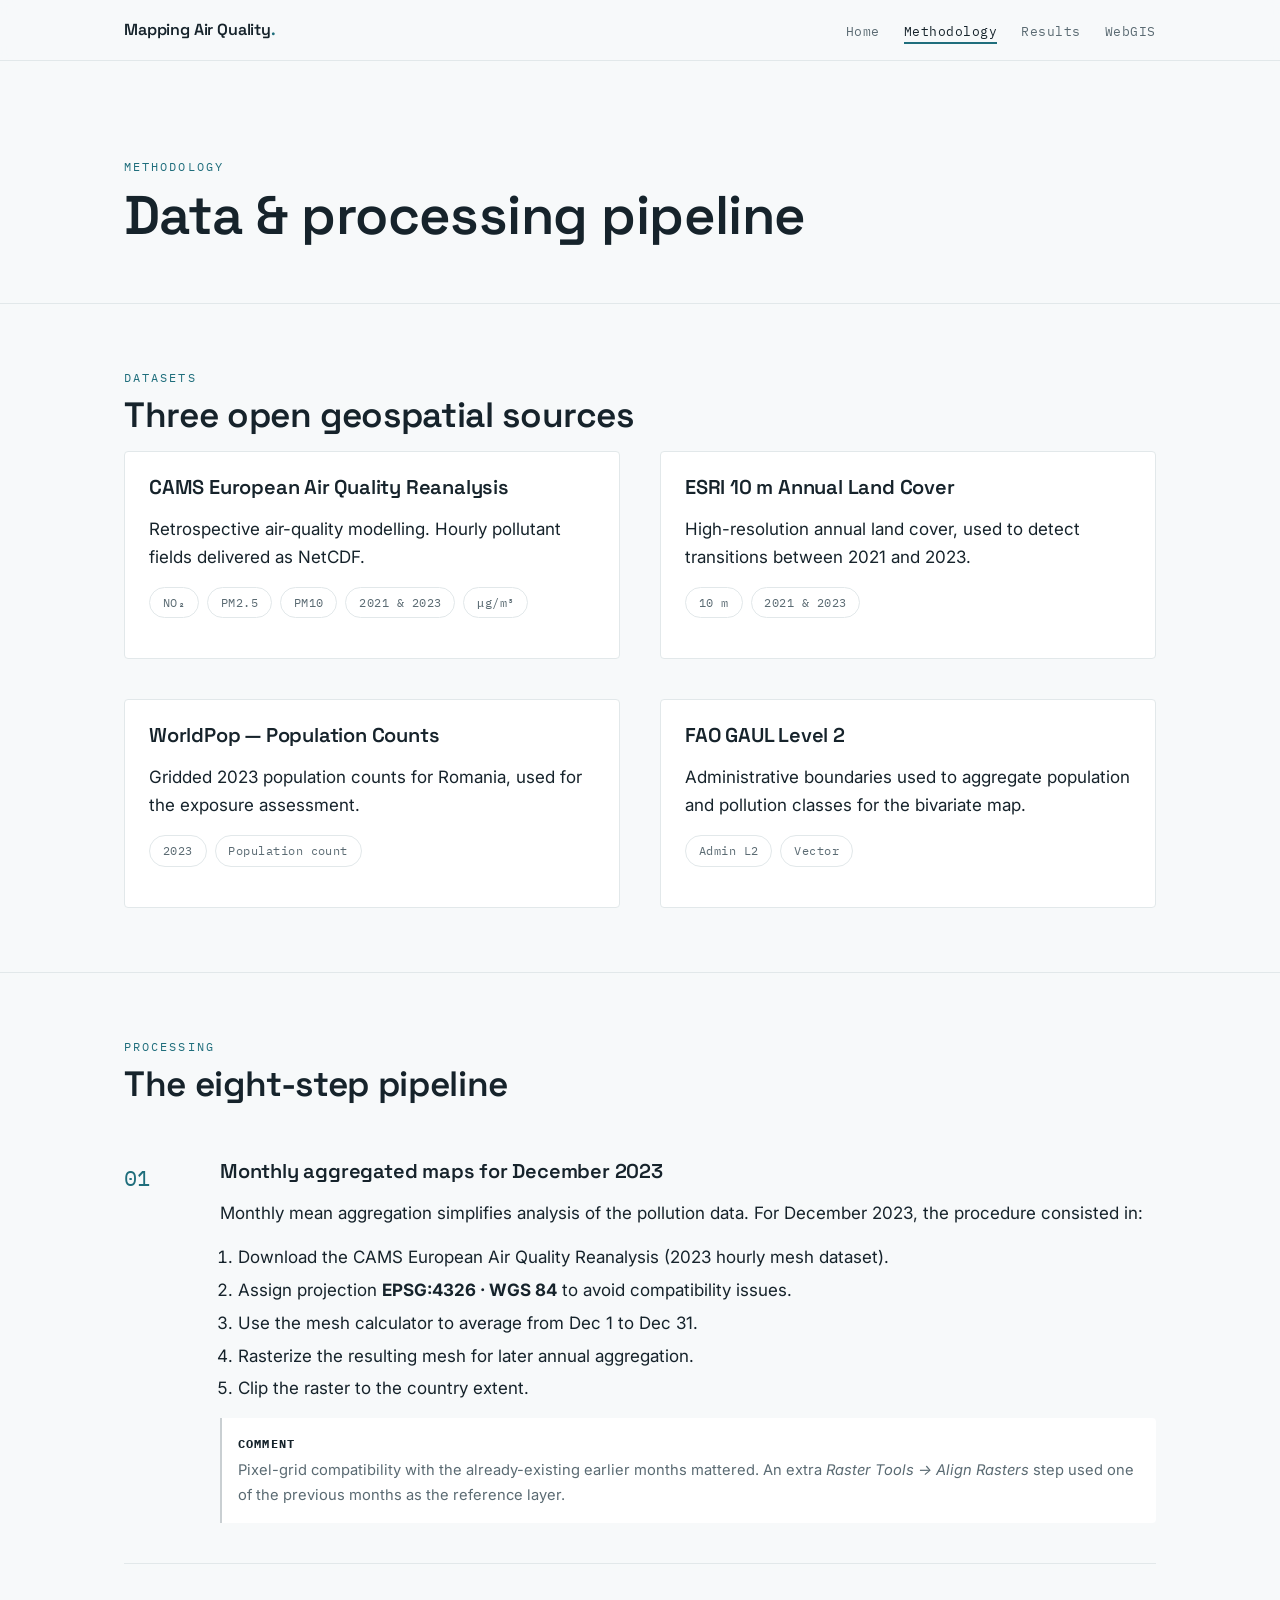
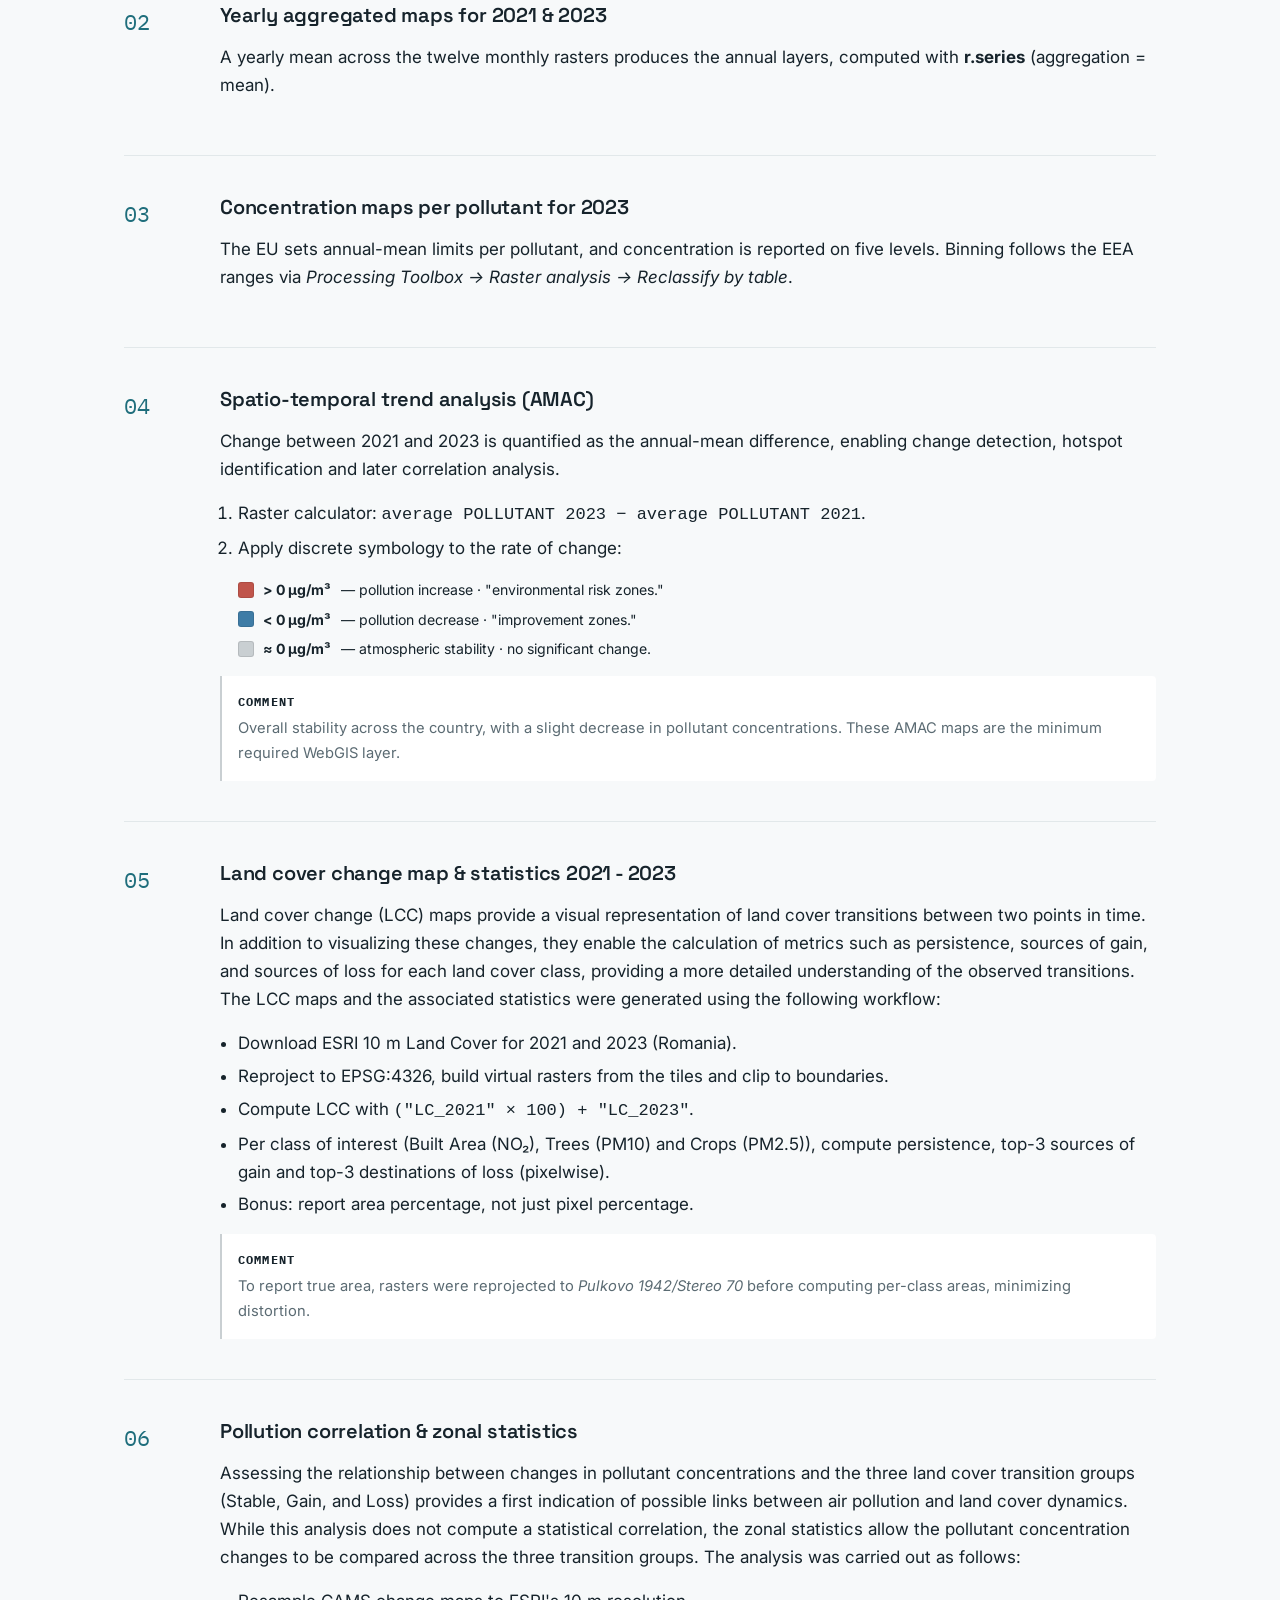
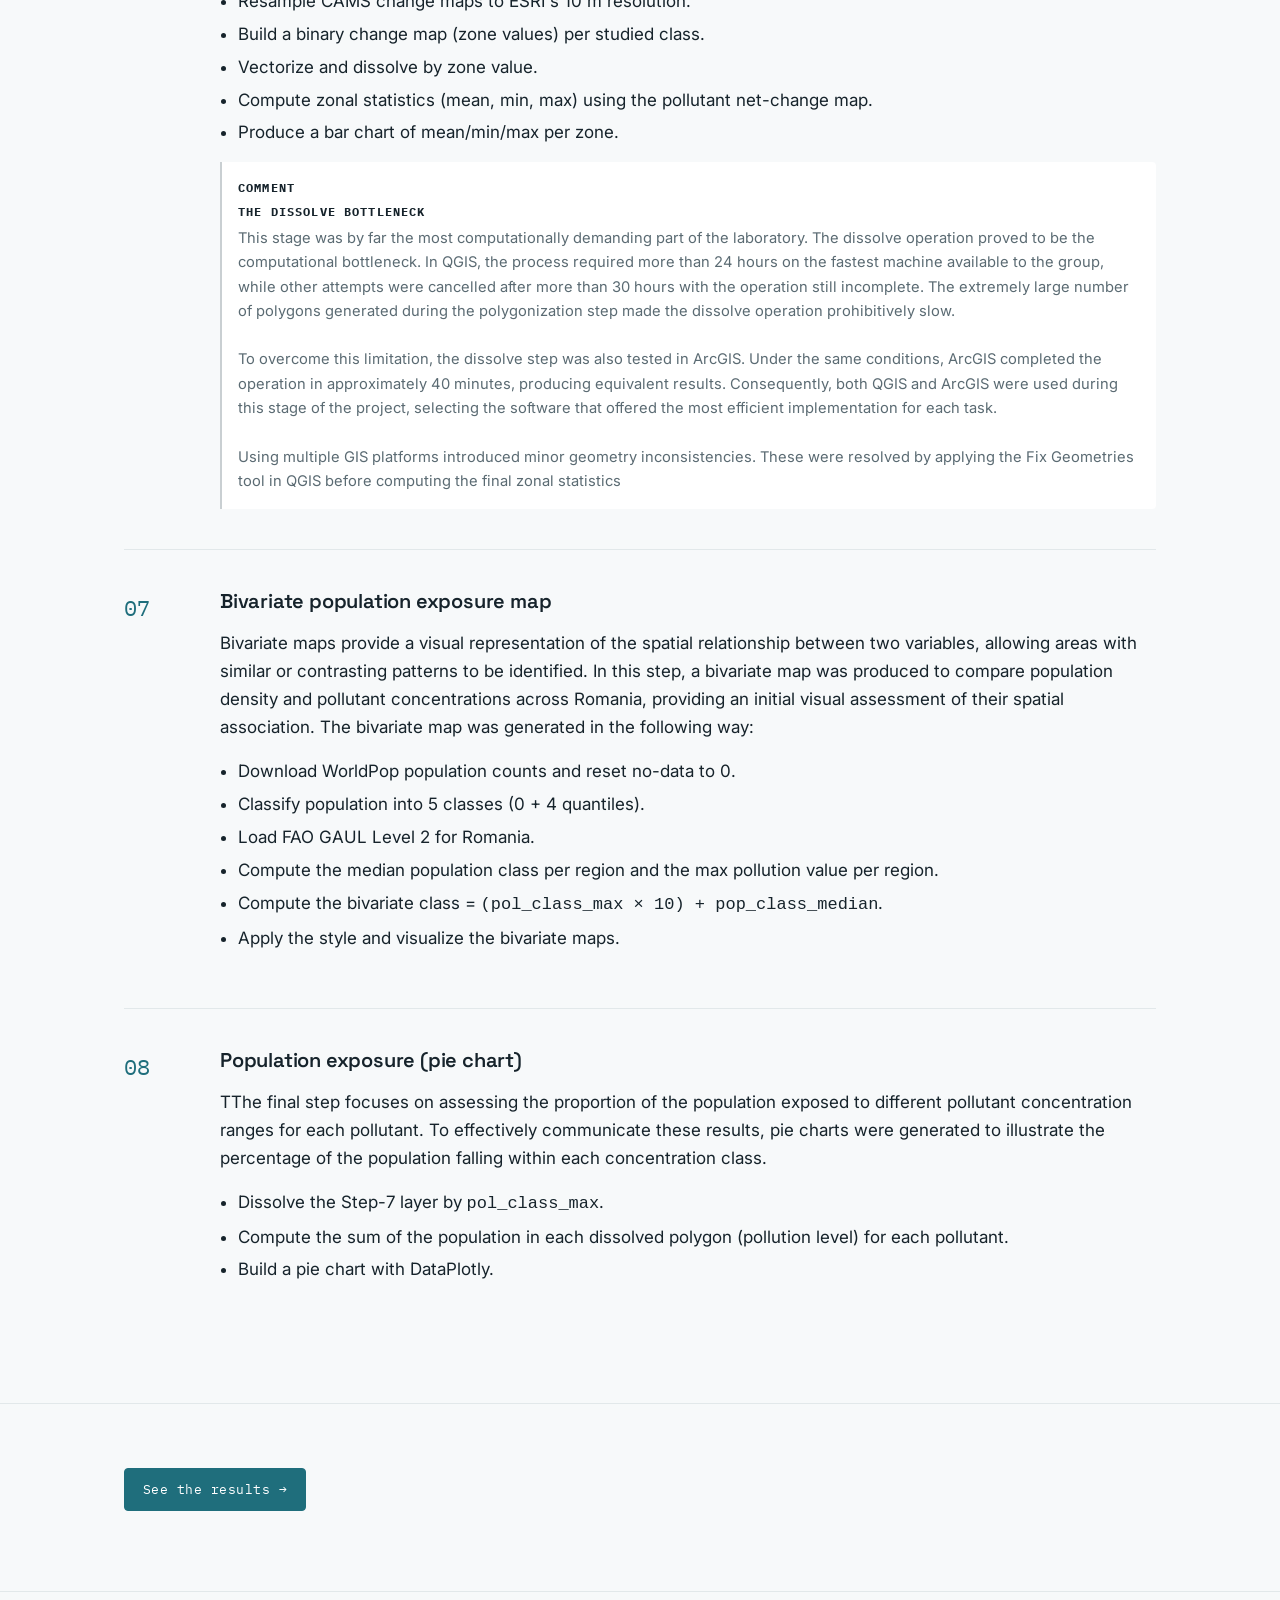
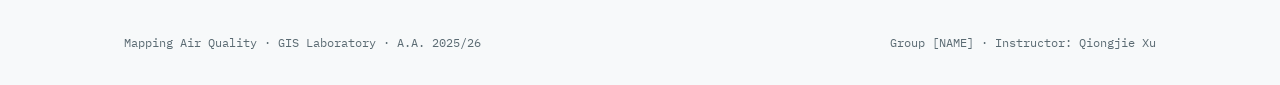
==== commit a4f892ba: "Results missing for some pollutants" ====
--- a/methodology.html
+++ b/methodology.html
@@ -155,7 +155,7 @@
       <div class="step" id="step-5">
         <div class="step-num">05</div>
         <div>
-          <h3>Land cover change map &amp; statistics — 2021→2023</h3>
+          <h3>Land cover change map &amp; statistics 2021 - 2023</h3>
           <p>Land cover change (LCC) maps provide a visual representation of land cover transitions between two points
             in time. In addition to visualizing these changes, they enable the calculation of metrics such as
             persistence, sources of gain, and sources of loss for each land cover class, providing a more detailed
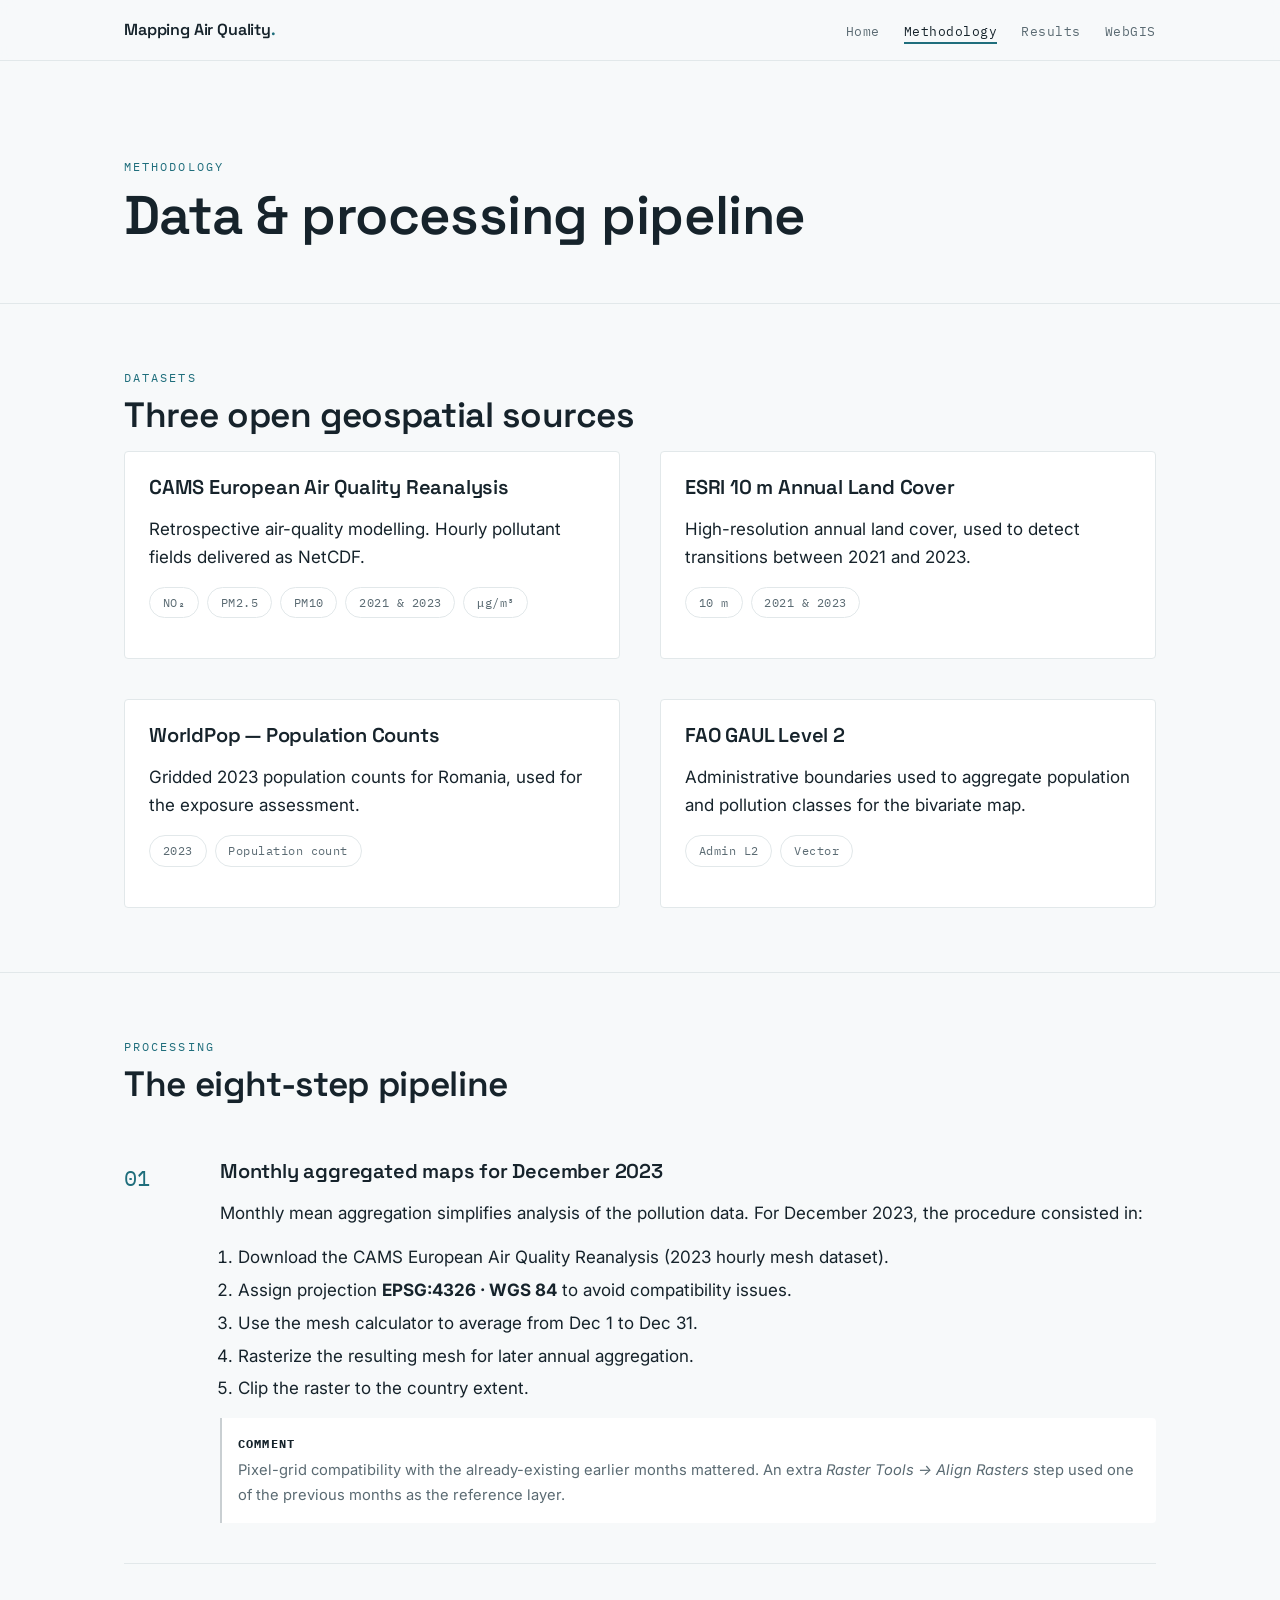
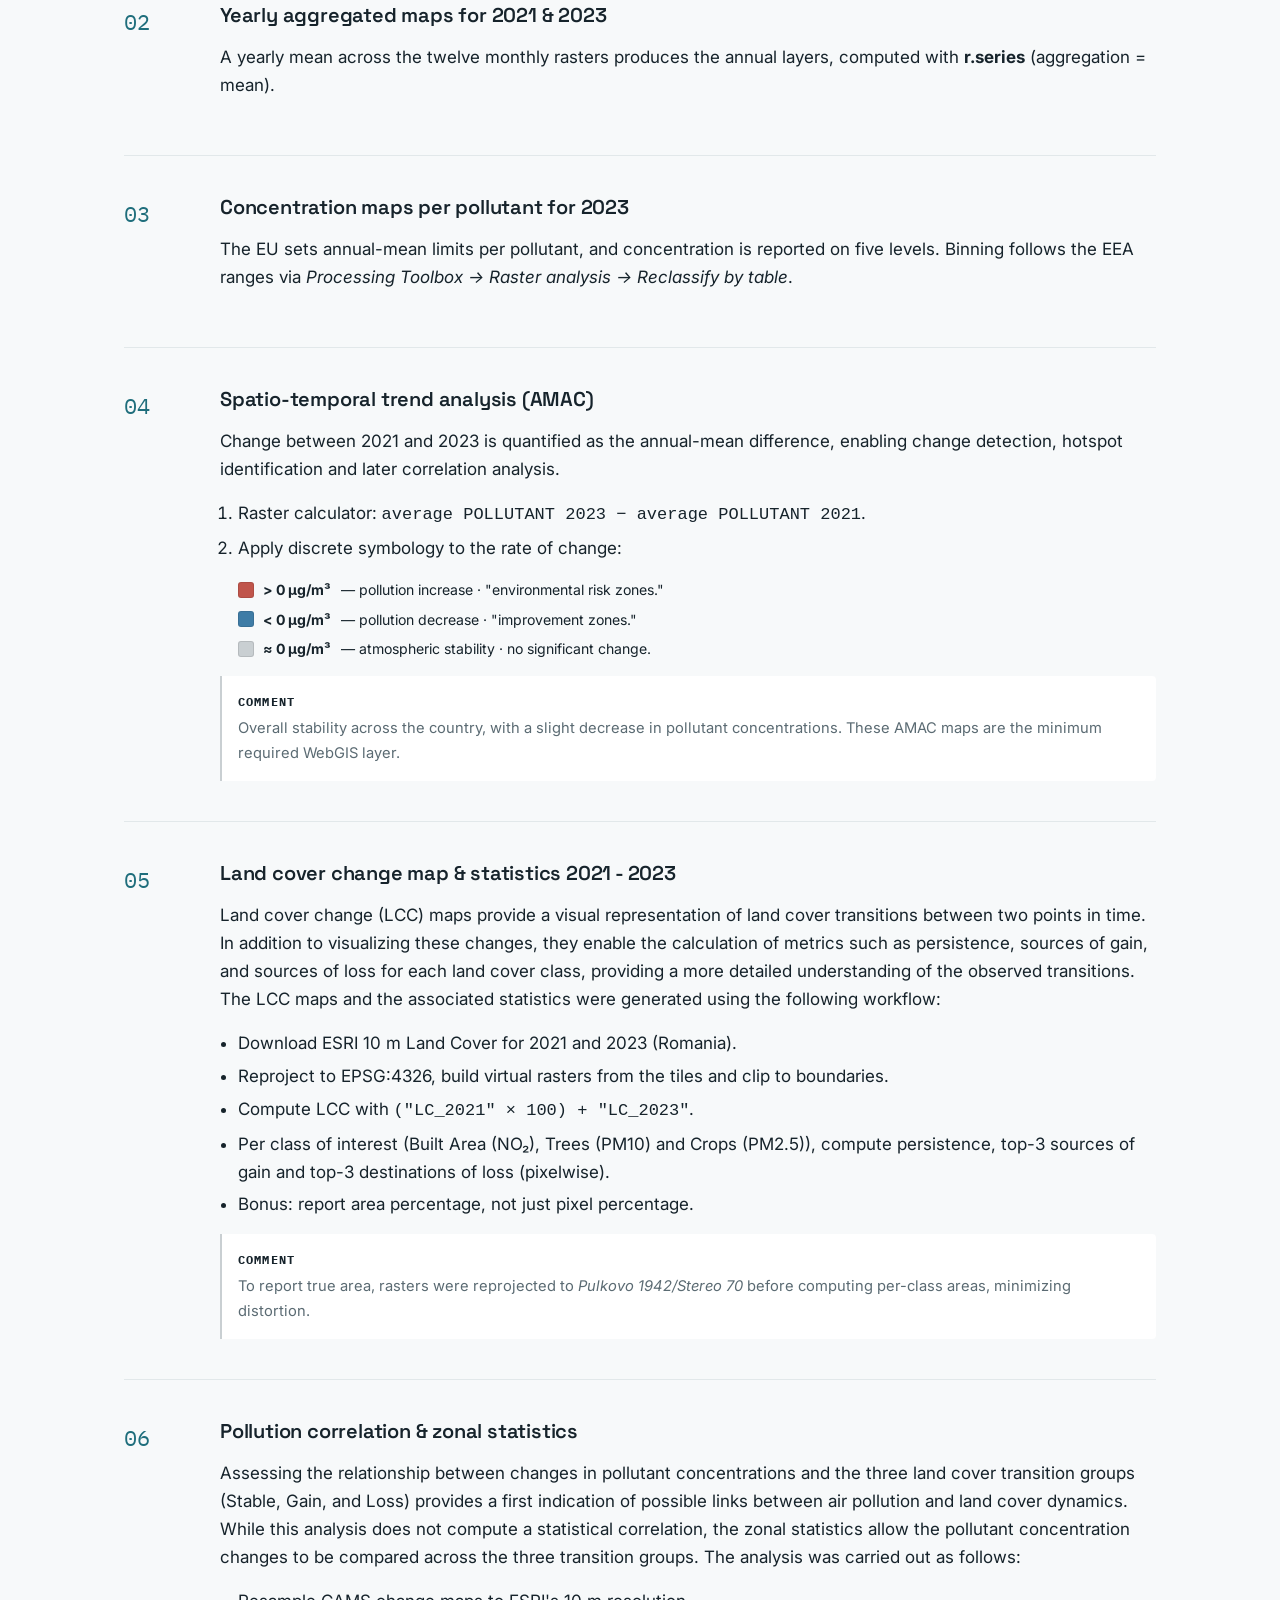
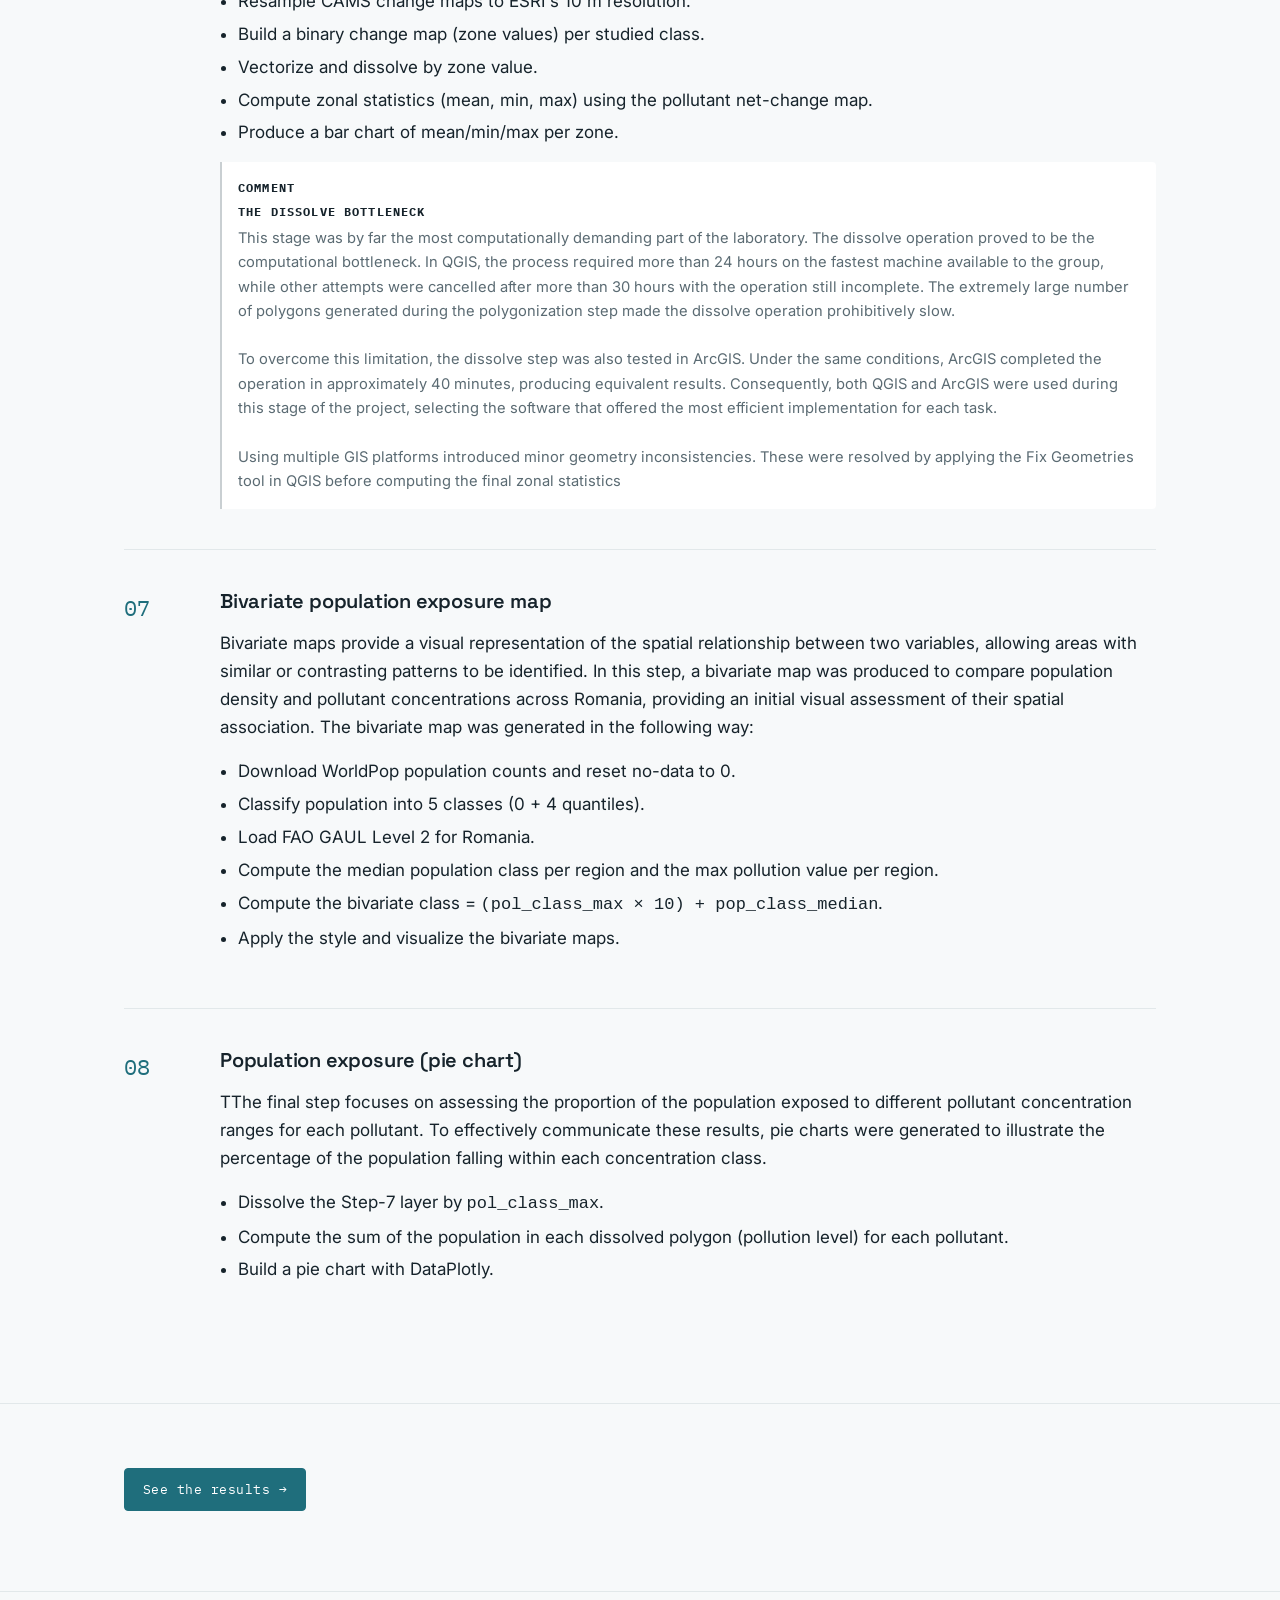
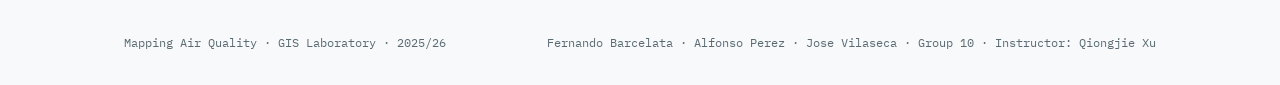
==== commit 31f93716: "Starting to populate with images. Fixed footer for methodology and results" ====
--- a/methodology.html
+++ b/methodology.html
@@ -265,8 +265,8 @@
 
   <footer class="site-footer">
     <div class="container">
-      <span>Mapping Air Quality · GIS Laboratory · A.A. 2025/26</span>
-      <span>Group [NAME] · Instructor: Qiongjie&nbsp;Xu</span>
+      <span>Mapping Air Quality · GIS Laboratory · 2025/26</span>
+      <span>Fernando Barcelata · Alfonso Perez · Jose Vilaseca · Group 10 · Instructor: Qiongjie&nbsp;Xu</span>
     </div>
   </footer>
 
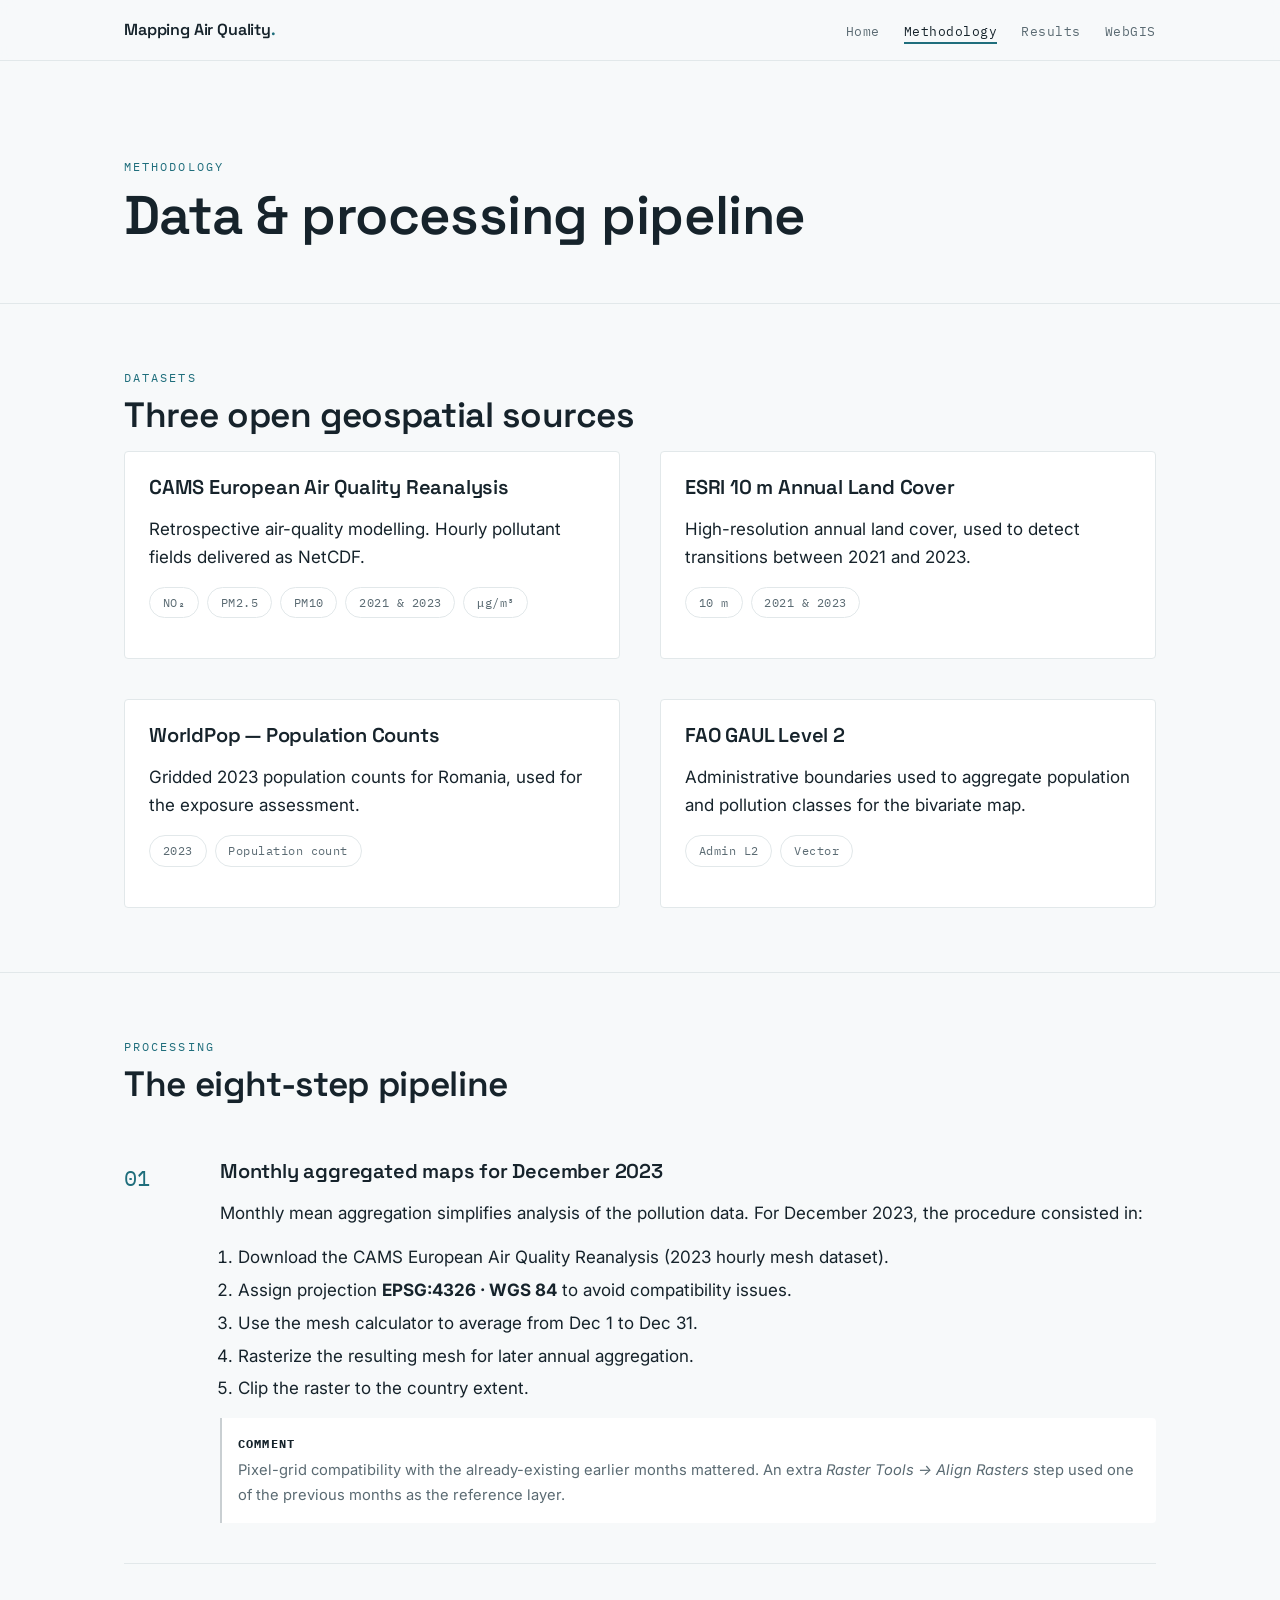
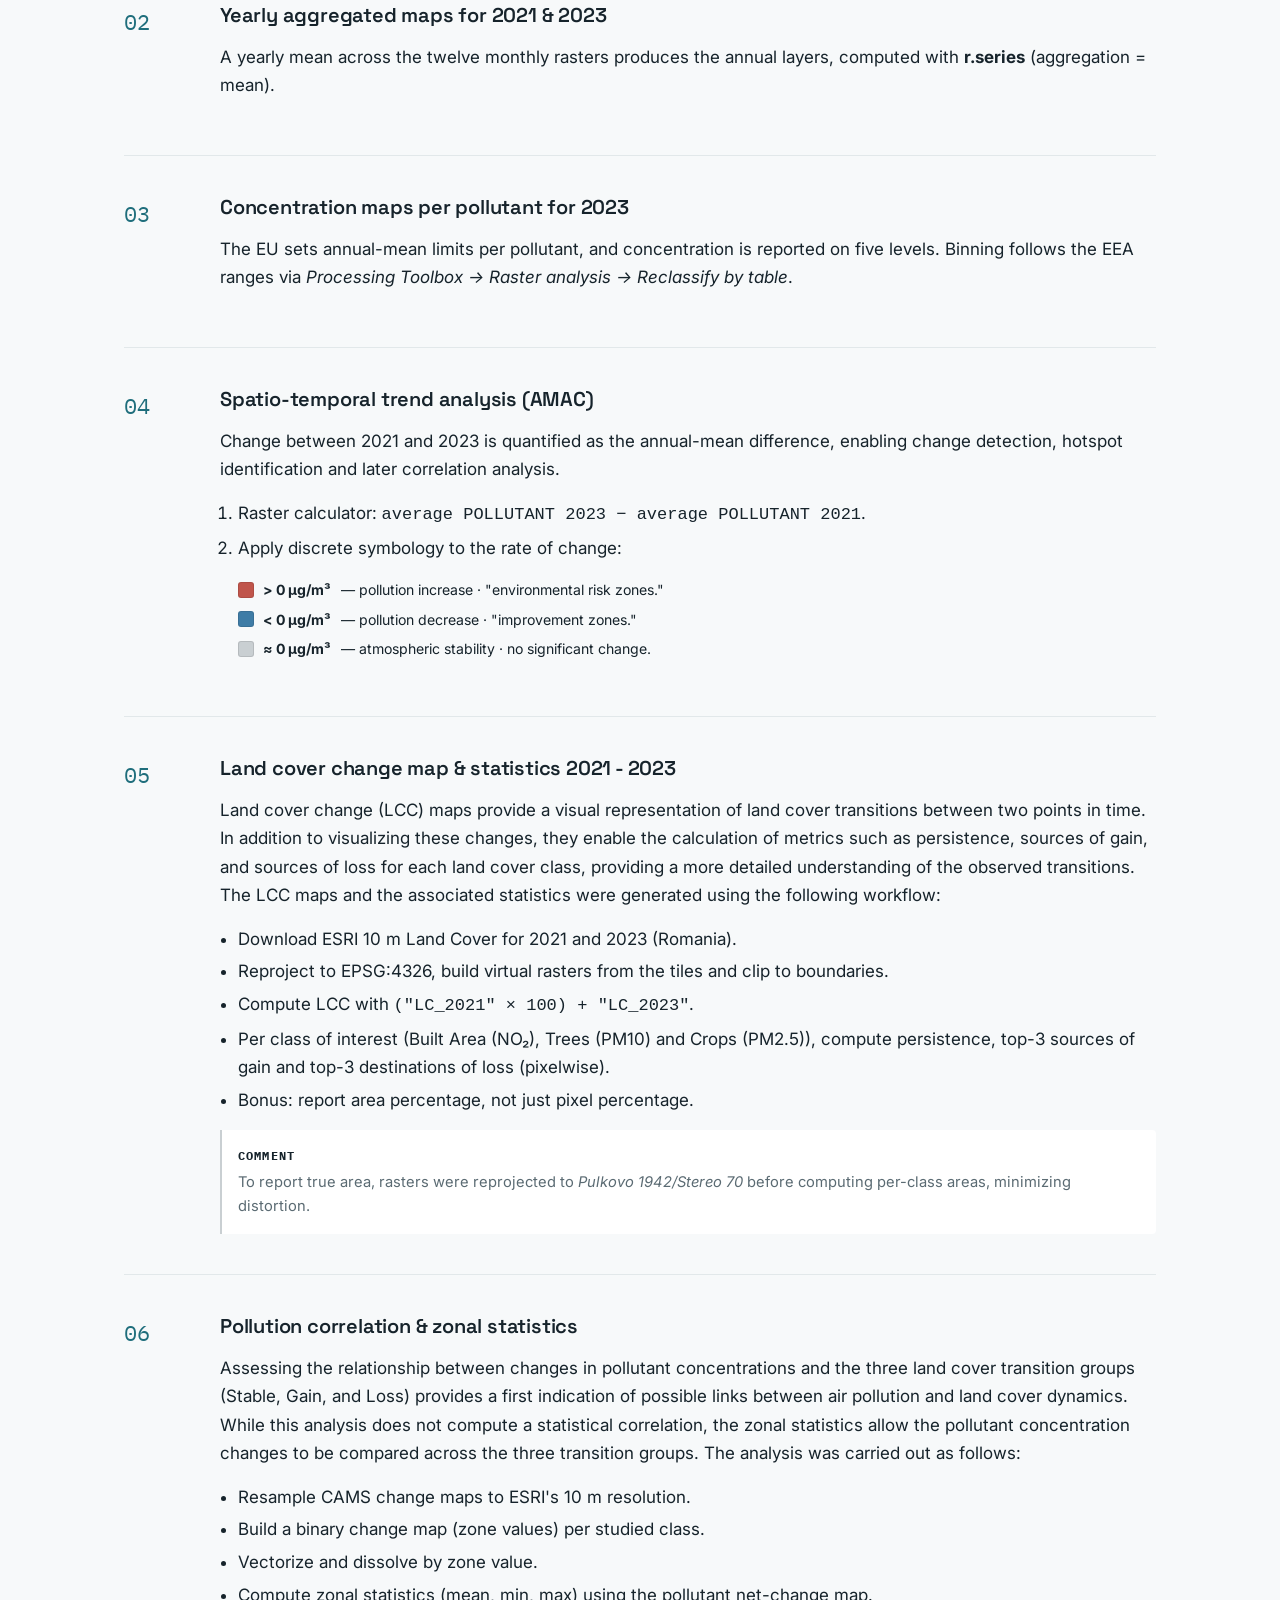
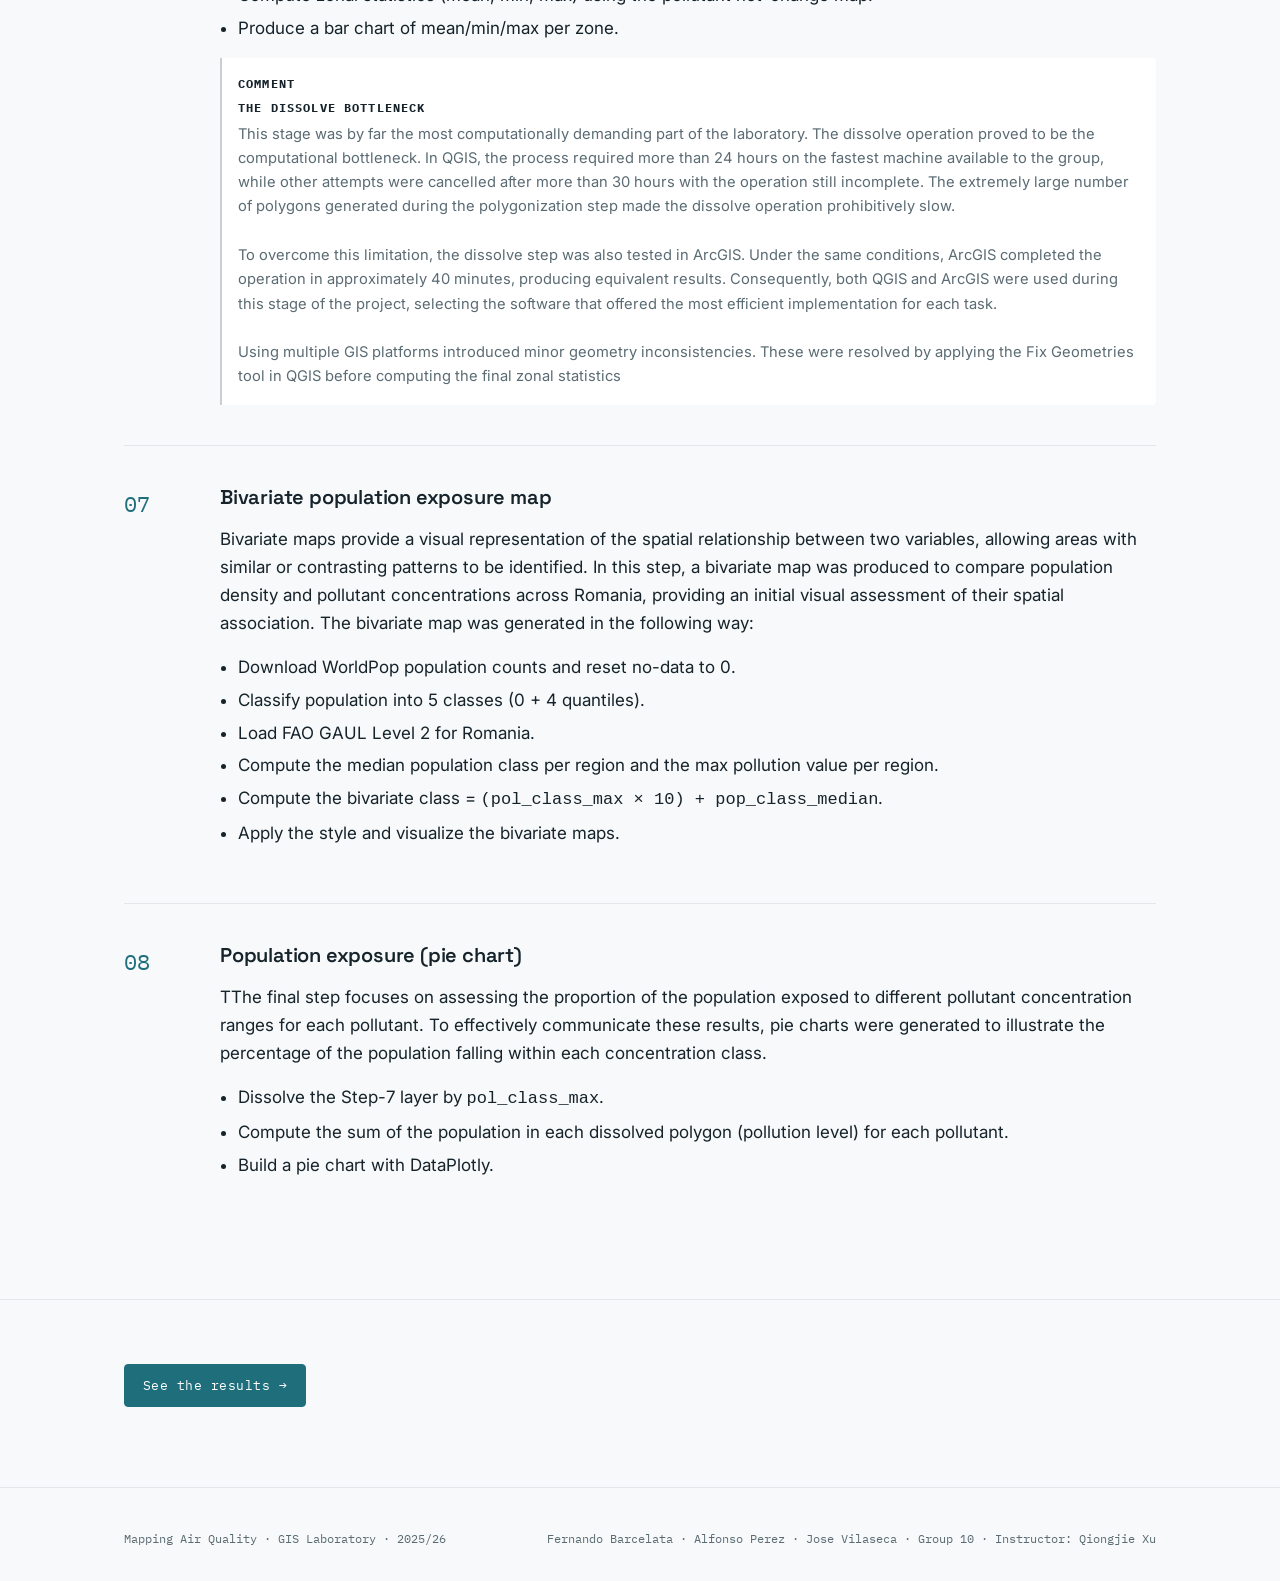
==== commit 94dbb166: "Updates" ====
--- a/methodology.html
+++ b/methodology.html
@@ -146,8 +146,7 @@
             <li><span class="swatch" style="background:var(--neutral)"></span> <b>≈ 0 μg/m³</b> — atmospheric stability
               · no significant change.</li>
           </ul>
-          <div class="note"><b>Comment</b> Overall stability across the country, with a slight decrease
-            in pollutant concentrations. These AMAC maps are the minimum required WebGIS layer.</div>
+          
         </div>
       </div>
 
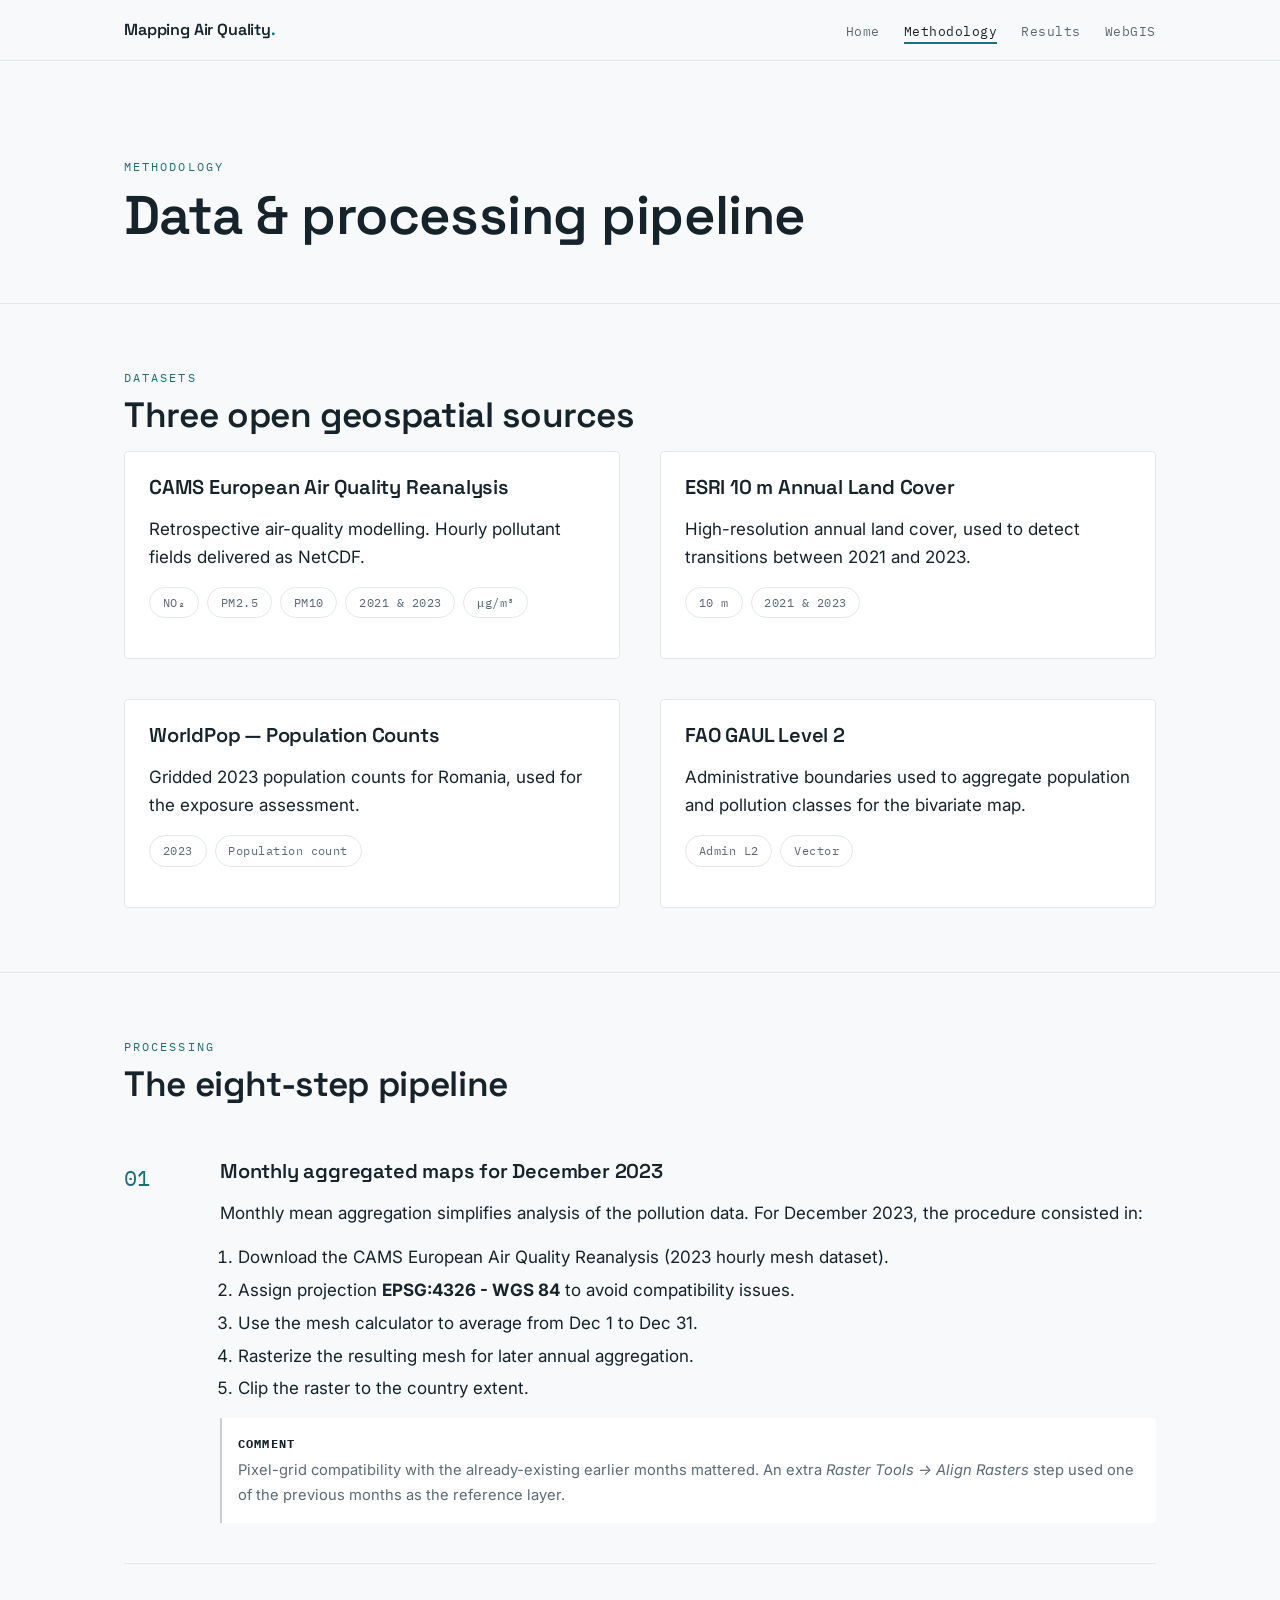
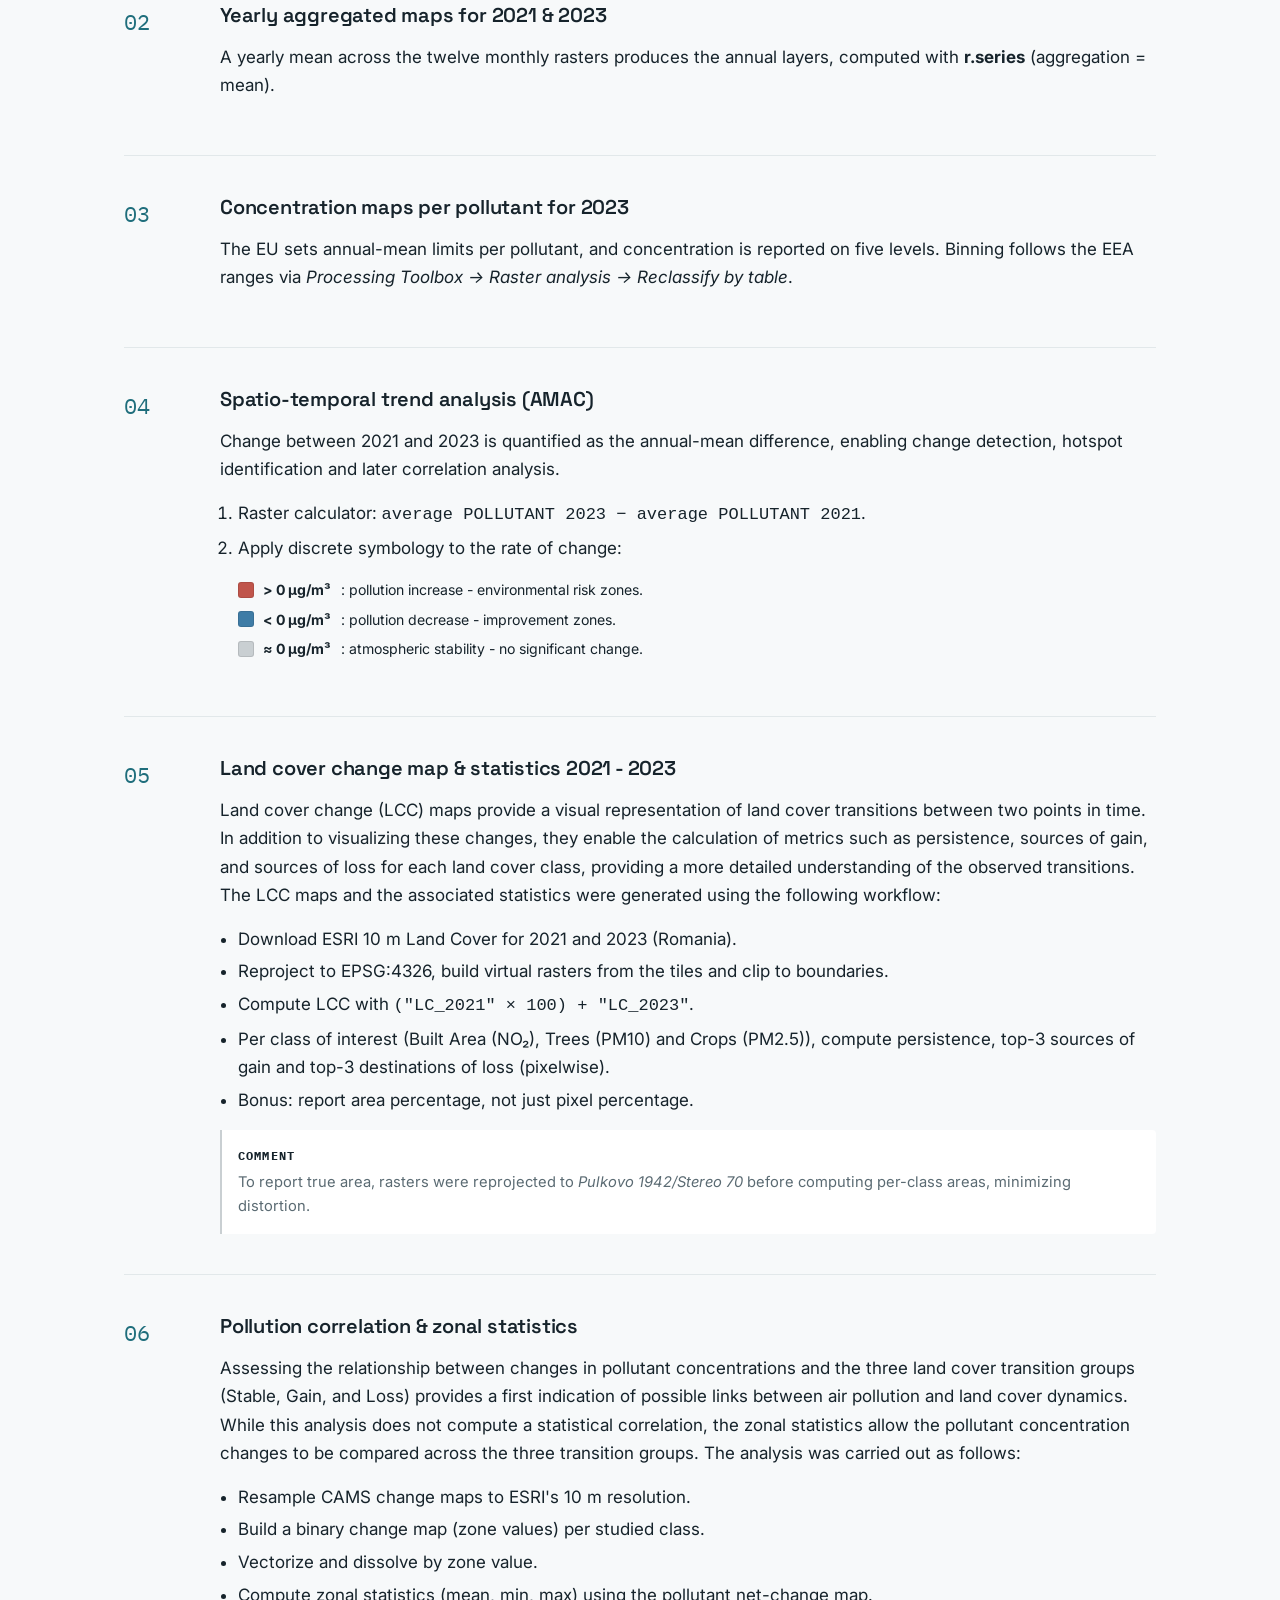
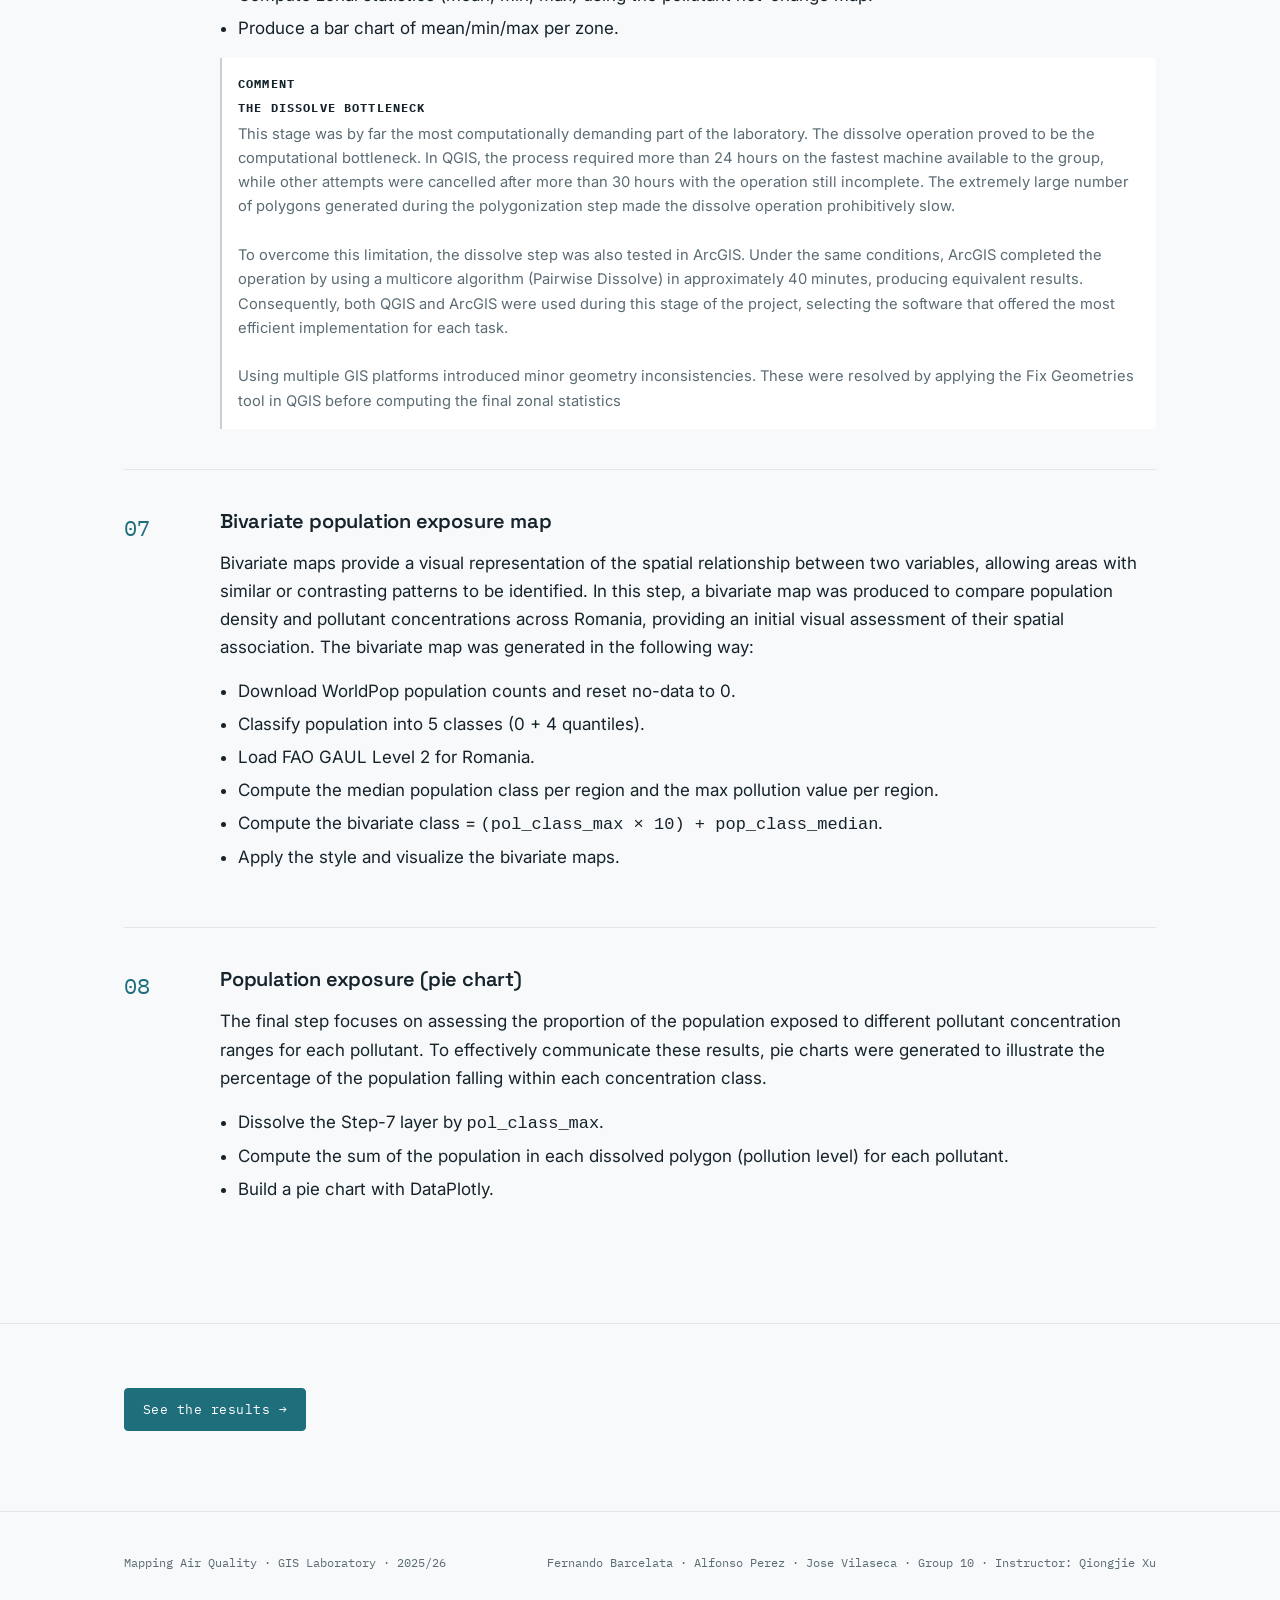
==== commit 15813538: "Added PM2P5 result comments. Format changes." ====
--- a/methodology.html
+++ b/methodology.html
@@ -90,7 +90,7 @@
             consisted in:</p>
           <ol>
             <li>Download the CAMS European Air Quality Reanalysis (2023 hourly mesh dataset).</li>
-            <li>Assign projection <b>EPSG:4326 · WGS 84</b> to avoid compatibility issues.</li>
+            <li>Assign projection <b>EPSG:4326 - WGS 84</b> to avoid compatibility issues.</li>
             <li>Use the mesh calculator to average from Dec 1 to Dec 31.</li>
             <li>Rasterize the resulting mesh for later annual aggregation.</li>
             <li>Clip the raster to the country extent.</li>
@@ -139,12 +139,12 @@
             <li>Apply discrete symbology to the rate of change:</li>
           </ol>
           <ul class="legend-list" style="margin-left:1.1rem;">
-            <li><span class="swatch" style="background:var(--increase)"></span> <b>&gt; 0 μg/m³</b> — pollution increase
-              · "environmental risk zones."</li>
-            <li><span class="swatch" style="background:var(--decrease)"></span> <b>&lt; 0 μg/m³</b> — pollution decrease
-              · "improvement zones."</li>
-            <li><span class="swatch" style="background:var(--neutral)"></span> <b>≈ 0 μg/m³</b> — atmospheric stability
-              · no significant change.</li>
+            <li><span class="swatch" style="background:var(--increase)"></span> <b>&gt; 0 μg/m³</b> : pollution increase
+              - environmental risk zones.</li>
+            <li><span class="swatch" style="background:var(--decrease)"></span> <b>&lt; 0 μg/m³</b> : pollution decrease
+              - improvement zones.</li>
+            <li><span class="swatch" style="background:var(--neutral)"></span> <b>≈ 0 μg/m³</b> : atmospheric stability
+              - no significant change.</li>
           </ul>
           
         </div>
@@ -204,7 +204,7 @@
             made the dissolve operation prohibitively slow.<br><br>
 
             To overcome this limitation, the dissolve step was also tested in ArcGIS. Under the same conditions, ArcGIS
-            completed the operation in approximately 40 minutes, producing equivalent results. Consequently, both QGIS
+            completed the operation by using a multicore algorithm (Pairwise Dissolve) in approximately 40 minutes, producing equivalent results. Consequently, both QGIS
             and ArcGIS were used during this stage of the project, selecting the software that offered the most
             efficient implementation for each task.<br><br>
 
@@ -242,7 +242,7 @@
         <div class="step-num">08</div>
         <div>
           <h3>Population exposure (pie chart)</h3>
-          <p>TThe final step focuses on assessing the proportion of the population exposed to different pollutant
+          <p>The final step focuses on assessing the proportion of the population exposed to different pollutant
             concentration ranges for each pollutant. To effectively communicate these results, pie charts were generated
             to illustrate the percentage of the population falling within each concentration class.</p>
           <ul>
--- a/css/style.css
+++ b/css/style.css
@@ -262,6 +262,22 @@
   bottom: 8px; top: auto; right: 8px;
 }
 .ol-scale-line { background: rgba(255,255,255,.85); }
+
+
+.reference-list{
+  margin-top:1.5rem;
+  padding-left:1.5rem;
+}
+
+.reference-list li{
+  margin-bottom:1rem;
+  line-height:1.6;
+}
+
+.reference-list a{
+  color:var(--accent-color);
+  word-break:break-all;
+}
 
 /* ---- 13. Responsive --------------------------------------- */
 @media (max-width: 820px) {
